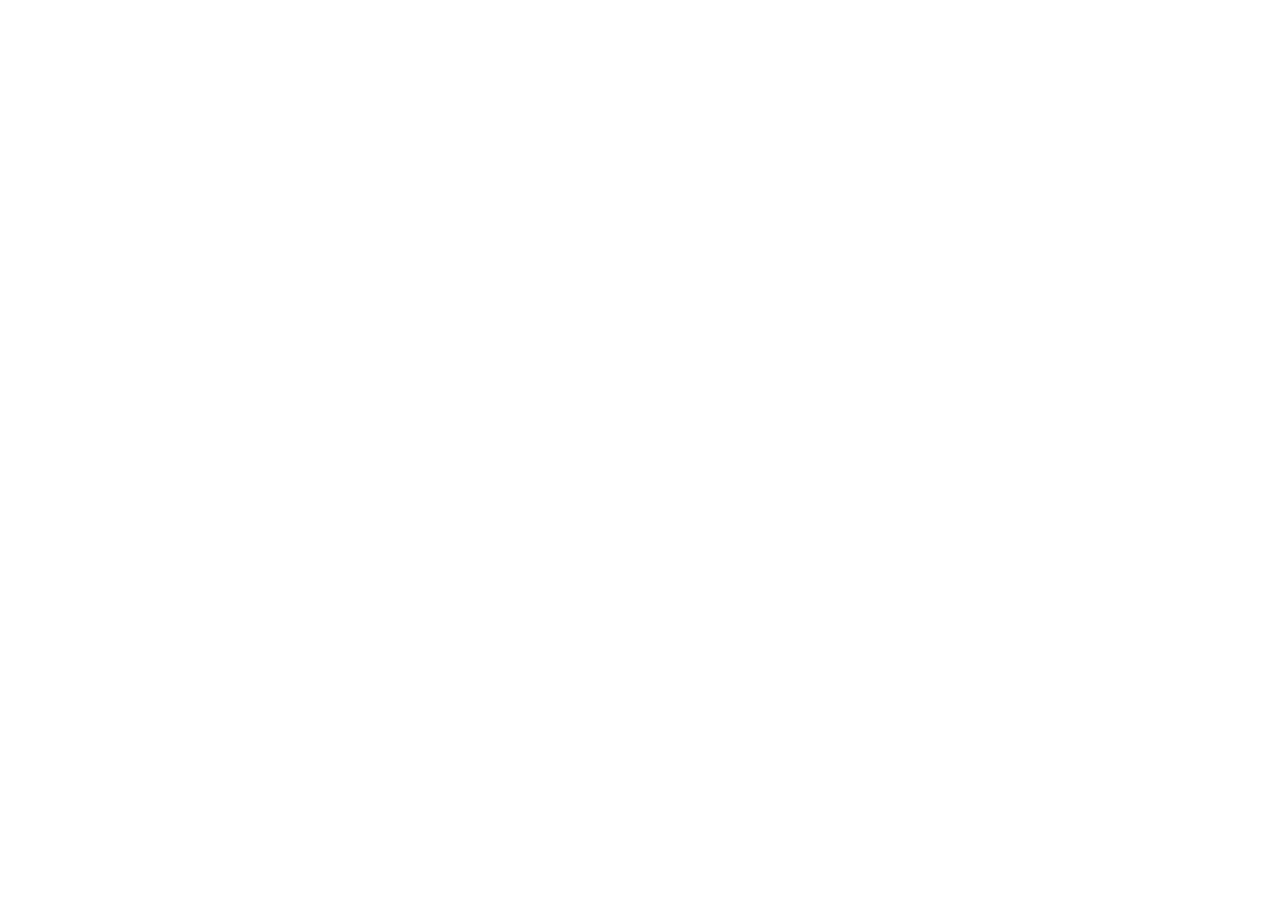
==== index.html @ f10202b9 "WoodRay: сайт wood-ray.ru" ====
<!DOCTYPE html>
<html lang="ru">
<head>
    <meta charset="UTF-8">
    <meta name="viewport" content="width=device-width, initial-scale=1.0">
    <meta name="description" content="WoodRay — инфракрасные сушильные камеры для древесины. Технология ИК-нагрева: без пара, быстро, без коробления. Камера УСС-КТК-40HC: 15–18 м³ загрузки, 84 ИК-панели, 30–80 °C.">
    <meta http-equiv="Content-Security-Policy" content="default-src 'self'; img-src 'self' data:; font-src 'self' https://fonts.gstatic.com; style-src 'self' https://fonts.googleapis.com 'unsafe-inline'; script-src 'self' 'unsafe-inline';">
    <meta http-equiv="X-Content-Type-Options" content="nosniff">
    <meta http-equiv="X-Frame-Options" content="DENY">
    <meta http-equiv="Strict-Transport-Security" content="max-age=31536000; includeSubDomains; preload">
    <meta name="referrer" content="strict-origin-when-cross-origin">
    <meta name="robots" content="index, follow">
    <title>WoodRay — ИК-сушка древесины</title>
    <script>
        // Редирект с HTTP на HTTPS
        if (location.protocol === 'http:') {
            location.href = location.href.replace('http://', 'https://');
        }
    </script>
    <link rel="preconnect" href="https://fonts.googleapis.com">
    <link rel="preconnect" href="https://fonts.gstatic.com" crossorigin>
    <link href="https://fonts.googleapis.com/css2?family=Inter:wght@400;500;600;700&family=Source+Serif+Pro:wght@400;600;700&display=swap" rel="stylesheet">
    <style>
        :root {
            --primary: #2C1810;
            --secondary: #6B4E3D;
            --tertiary: #D4A574;
            --neutral: #FFF8F0;
            --surface: #FFFFFF;
            --ink: #1A1410;
            --line: #E8DFD3;
            --accent: #FF6B35;
            --glass: rgba(255, 255, 255, 0.1);
            --glass-border: rgba(255, 255, 255, 0.2);
        }
        * { box-sizing: border-box; margin: 0; padding: 0; }
        body {
            font-family: 'Inter', sans-serif;
            color: var(--ink);
            background: linear-gradient(135deg, var(--neutral) 0%, var(--surface) 100%);
            line-height: 1.6;
            overflow-x: hidden;
            position: relative;
        }
        body::before {
            content: '';
            position: fixed;
            top: 0;
            left: 0;
            right: 0;
            bottom: 0;
            background: 
                radial-gradient(circle at 20% 50%, rgba(212, 165, 116, 0.1) 0%, transparent 50%),
                radial-gradient(circle at 80% 20%, rgba(107, 78, 61, 0.1) 0%, transparent 50%),
                radial-gradient(circle at 40% 80%, rgba(44, 24, 16, 0.05) 0%, transparent 50%);
            z-index: -1;
        }
        .container { 
            max-width: 1200px; 
            margin: 0 auto; 
            padding: 0 20px;
            position: relative;
            z-index: 1;
        }
        h1, h2, h3, h4 { 
            font-family: 'Source Serif Pro', serif; 
            color: var(--primary);
            font-weight: 700;
            text-shadow: 0 2px 4px rgba(0,0,0,0.1);
        }
        h1 { 
            font-size: clamp(2.5rem, 5vw, 4rem); 
            margin-bottom: 1rem;
            background: linear-gradient(135deg, var(--primary) 0%, var(--tertiary) 100%);
            -webkit-background-clip: text;
            -webkit-text-fill-color: transparent;
            background-clip: text;
        }
        h2 { 
            font-size: clamp(1.75rem, 3vw, 2.5rem); 
            margin: 3rem 0 1.5rem;
            position: relative;
            padding-bottom: 0.5rem;
        }
        h2::after {
            content: '';
            position: absolute;
            bottom: 0;
            left: 0;
            width: 60px;
            height: 3px;
            background: linear-gradient(90deg, var(--accent) 0%, var(--tertiary) 100%);
            border-radius: 2px;
        }
        h3 { 
            font-size: 1.5rem; 
            margin: 2rem 0 1rem;
            color: var(--secondary);
        }
        p { 
            margin-bottom: 1rem;
            line-height: 1.8;
            color: var(--ink);
        }
        a { 
            color: var(--tertiary); 
            text-decoration: none;
            transition: all 0.3s ease;
        }
        a:hover { 
            color: var(--accent);
            text-decoration: none;
        }
        .btn {
            display: inline-block;
            padding: 16px 32px;
            background: linear-gradient(135deg, var(--primary) 0%, var(--secondary) 100%);
            color: white;
            font-weight: 600;
            border-radius: 12px;
            transition: all 0.3s cubic-bezier(0.4, 0, 0.2, 1);
            border: none;
            cursor: pointer;
            font-size: 1.1rem;
            box-shadow: 
                0 8px 25px rgba(44, 24, 16, 0.2),
                0 4px 10px rgba(44, 24, 16, 0.1);
            position: relative;
            overflow: hidden;
            text-transform: uppercase;
            letter-spacing: 0.5px;
        }
        .btn::before {
            content: '';
            position: absolute;
            top: 0;
            left: -100%;
            width: 100%;
            height: 100%;
            background: linear-gradient(90deg, transparent, rgba(255,255,255,0.3), transparent);
            transition: left 0.6s;
        }
        .btn:hover {
            transform: translateY(-3px);
            box-shadow: 
                0 12px 35px rgba(44, 24, 16, 0.3),
                0 6px 20px rgba(44, 24, 16, 0.2);
        }
        .btn:hover::before {
            left: 100%;
        }
        .btn:active {
            transform: translateY(-1px);
        }
        .btn:hover {
            background: var(--secondary);
            transform: translateY(-3px);
            box-shadow: 0 8px 25px rgba(61, 40, 23, 0.3);
        }
        .btn:hover::before {
            left: 100%;
        }
        .btn:active {
            transform: translateY(-1px);
            box-shadow: 0 4px 15px rgba(61, 40, 23, 0.2);
        }
        .btn-secondary {
            background: transparent;
            border: 2px solid var(--tertiary);
            color: var(--tertiary);
            box-shadow: none;
        }
        .btn-secondary:hover {
            background: var(--tertiary);
            color: white;
            transform: translateY(-3px);
            box-shadow: 0 8px 25px rgba(200, 148, 92, 0.3);
        }
        .hero {
            position: relative;
            height: 100vh;
            min-height: 600px;
            display: flex;
            align-items: center;
            justify-content: center;
            background: linear-gradient(135deg, var(--primary) 0%, var(--secondary) 100%);
            color: white;
            text-align: center;
            overflow: hidden;
        }
        .hero::before {
            content: '';
            position: absolute;
            top: 0;
            left: 0;
            right: 0;
            bottom: 0;
            background: 
                radial-gradient(circle at 30% 20%, rgba(212, 165, 116, 0.2) 0%, transparent 50%),
                radial-gradient(circle at 70% 80%, rgba(107, 78, 61, 0.2) 0%, transparent 50%);
            z-index: 2;
        }
        .hero-video {
            position: absolute;
            top: 50%;
            left: 50%;
            min-width: 100%;
            min-height: 100%;
            width: auto;
            height: auto;
            transform: translate(-50%, -50%);
            z-index: 1;
            object-fit: cover;
            opacity: 0.7;
            filter: blur(1px);
        }
        .hero-content {
            position: relative;
            z-index: 3;
            padding: 2rem;
            max-width: 800px;
            animation: fadeInUp 1s ease-out;
            background: var(--glass);
            backdrop-filter: blur(10px);
            border-radius: 20px;
            border: 1px solid var(--glass-border);
            padding: 3rem;
            box-shadow: 0 20px 40px rgba(0, 0, 0, 0.1);
        }
        @keyframes fadeInUp {
            from {
                opacity: 0;
                transform: translateY(30px);
            }
            to {
                opacity: 1;
                transform: translateY(0);
            }
        }
        .hero h1 { 
            color: white; 
            margin-bottom: 1rem;
            animation: fadeInUp 1s ease-out 0.2s both;
            text-shadow: 0 2px 10px rgba(0, 0, 0, 0.3);
        }
        .hero p { 
            font-size: 1.25rem; 
            margin-bottom: 2rem;
            animation: fadeInUp 1s ease-out 0.4s both;
            text-shadow: 0 1px 5px rgba(0, 0, 0, 0.2);
        }
        .hero .btn {
            animation: fadeInUp 1s ease-out 0.6s both;
            background: linear-gradient(135deg, var(--accent) 0%, var(--tertiary) 100%);
            border-radius: 50px;
            padding: 18px 40px;
            font-size: 1.2rem;
            box-shadow: 0 10px 30px rgba(255, 107, 53, 0.3);
        }
        .section {
            padding: 5rem 0;
            background: var(--surface);
            opacity: 0;
            transform: translateY(20px);
            transition: all 0.6s ease-out;
            position: relative;
        }
        .section::before {
            content: '';
            position: absolute;
            top: 0;
            left: 0;
            right: 0;
            height: 100px;
            background: linear-gradient(180deg, var(--surface) 0%, transparent 100%);
            z-index: 1;
        }
        .section.visible {
            opacity: 1;
            transform: translateY(0);
        }
        .section-alt {
            background: linear-gradient(135deg, var(--neutral) 0%, var(--surface) 100%);
        }
        .section-alt::before {
            background: linear-gradient(180deg, var(--neutral) 0%, transparent 100%);
        }
        .spec-table {
            display: grid;
            grid-template-columns: repeat(auto-fit, minmax(300px, 1fr));
            gap: 2rem;
            margin: 3rem 0;
            position: relative;
            z-index: 2;
        }
        .spec-item {
            padding: 2.5rem;
            background: var(--glass);
            backdrop-filter: blur(10px);
            border: 1px solid var(--glass-border);
            border-radius: 20px;
            transition: all 0.3s cubic-bezier(0.4, 0, 0.2, 1);
            position: relative;
            overflow: hidden;
            box-shadow: 0 10px 30px rgba(0, 0, 0, 0.1);
        }
        .spec-item::before {
            content: '';
            position: absolute;
            top: 0;
            left: -100%;
            width: 100%;
            height: 100%;
            background: linear-gradient(90deg, transparent, rgba(212, 165, 116, 0.1), transparent);
            transition: left 0.6s;
        }
        .spec-item:hover {
            transform: translateY(-8px) scale(1.02);
            box-shadow: 0 20px 50px rgba(0, 0, 0, 0.15);
            border-color: var(--tertiary);
        }
        .spec-item:hover::before {
            left: 100%;
        }
        .spec-item h4 {
            color: var(--accent);
            margin-bottom: 1rem;
            font-size: 1.2rem;
            font-weight: 600;
            text-transform: uppercase;
            letter-spacing: 0.5px;
        }
        .spec-item p {
            font-size: 1.1rem;
            font-weight: 600;
            color: var(--primary);
            line-height: 1.6;
        }
        .spec-item .icon {
            width: 50px;
            height: 50px;
            background: linear-gradient(135deg, var(--accent) 0%, var(--tertiary) 100%);
            border-radius: 12px;
            display: flex;
            align-items: center;
            justify-content: center;
            margin-bottom: 1.5rem;
            font-size: 1.5rem;
            color: white;
        }
        .comparison {
            display: grid;
            grid-template-columns: repeat(auto-fit, minmax(300px, 1fr));
            gap: 2rem;
            margin: 3rem 0;
        }
        .comparison-card {
            padding: 2.5rem;
            border-radius: 20px;
            background: var(--glass);
            backdrop-filter: blur(10px);
            border: 1px solid var(--glass-border);
            transition: all 0.3s cubic-bezier(0.4, 0, 0.2, 1);
            position: relative;
            overflow: hidden;
            box-shadow: 0 10px 30px rgba(0, 0, 0, 0.1);
        }
        .comparison-card::before {
            content: '';
            position: absolute;
            top: 0;
            left: -100%;
            width: 100%;
            height: 100%;
            background: linear-gradient(90deg, transparent, rgba(212, 165, 116, 0.1), transparent);
            transition: left 0.6s;
        }
        .comparison-card:hover {
            transform: translateY(-8px) scale(1.02);
            box-shadow: 0 20px 50px rgba(0, 0, 0, 0.15);
            border-color: var(--tertiary);
        }
        .comparison-card:hover::before {
            left: 100%;
        }
        .comparison-card.ik {
            background: linear-gradient(135deg, rgba(212, 165, 116, 0.1) 0%, rgba(212, 165, 116, 0.05) 100%);
            border: 2px solid var(--tertiary);
        }
        .comparison-card.konvekciya {
            background: linear-gradient(135deg, rgba(107, 78, 61, 0.1) 0%, rgba(107, 78, 61, 0.05) 100%);
            border: 2px solid var(--secondary);
        }
        .comparison-card h3 {
            margin-bottom: 1.5rem;
            color: var(--primary);
            font-size: 1.4rem;
            font-weight: 600;
        }
        .comparison-card ul {
            padding-left: 1.5rem;
        }
        .comparison-card li {
            margin-bottom: 0.8rem;
            color: var(--secondary);
            line-height: 1.6;
        }
        .video-section {
            text-align: center;
            padding: 2rem 0;
        }
        .video-wrapper {
            position: relative;
            padding-bottom: 56.25%;
            height: 0;
            max-width: 800px;
            margin: 0 auto;
        }
        .video-wrapper video {
            position: absolute;
            top: 0;
            left: 0;
            width: 100%;
            height: 100%;
            object-fit: contain;
        }
        .audio-section {
            background: var(--neutral);
            padding: 3rem 0;
            text-align: center;
        }
        .audio-controls {
            display: inline-flex;
            align-items: center;
            gap: 1rem;
            padding: 1rem 2rem;
            background: white;
            border-radius: 8px;
            box-shadow: 0 4px 12px rgba(0,0,0,0.1);
        }
        .audio-controls audio {
            width: 200px;
        }
        .contact-section {
            background: var(--primary);
            color: white;
            padding: 4rem 0;
            text-align: center;
        }
        .contact-section h2 { color: white; }
        .contact-form {
            max-width: 600px;
            margin: 2rem auto;
            background: white;
            padding: 2rem;
            border-radius: 8px;
            color: var(--ink);
        }
        .contact-form .form-group {
            margin-bottom: 1.5rem;
            text-align: left;
        }
        .contact-form label {
            display: block;
            margin-bottom: 0.5rem;
            font-weight: 600;
        }
        .contact-form input,
        .contact-form textarea {
            width: 100%;
            padding: 12px;
            border: 1px solid var(--line);
            border-radius: 6px;
            font-size: 1rem;
            font-family: inherit;
        }
        .contact-form textarea {
            height: 120px;
            resize: vertical;
        }
        .footer {
            background: linear-gradient(135deg, var(--primary) 0%, var(--secondary) 100%);
            color: white;
            padding: 3rem 0 2rem;
            text-align: center;
            position: relative;
            overflow: hidden;
        }
        .footer::before {
            content: '';
            position: absolute;
            top: 0;
            left: 0;
            right: 0;
            bottom: 0;
            background: 
                radial-gradient(circle at 20% 50%, rgba(212, 165, 116, 0.2) 0%, transparent 50%),
                radial-gradient(circle at 80% 20%, rgba(107, 78, 61, 0.2) 0%, transparent 50%);
            z-index: 1;
        }
        .footer .container {
            position: relative;
            z-index: 2;
        }
        .footer h3 {
            color: var(--tertiary);
            margin-bottom: 1.5rem;
            font-size: 1.8rem;
        }
        .footer p {
            color: rgba(255, 255, 255, 0.9);
            line-height: 1.8;
            margin-bottom: 1rem;
        }
        .footer .btn {
            background: linear-gradient(135deg, var(--accent) 0%, var(--tertiary) 100%);
            border-radius: 50px;
            padding: 14px 30px;
            font-size: 1rem;
            margin-top: 1rem;
        }
        .footer .contact {
            background: var(--glass);
            backdrop-filter: blur(10px);
            border: 1px solid rgba(255, 255, 255, 0.2);
            border-radius: 20px;
            padding: 2rem;
            margin-top: 2rem;
        }
        .footer .contact p {
            color: white;
            font-size: 1.1rem;
        }
        .footer small { 
            display: block; 
            margin-top: 1rem; 
            opacity: 0.7;
            color: rgba(255, 255, 255, 0.7);
        }
        .status-badge {
            display: inline-block;
            background: var(--tertiary);
            color: white;
            padding: 0.25rem 0.75rem;
            border-radius: 4px;
            font-size: 0.875rem;
            font-weight: 500;
            margin-left: 1rem;
        }
        @media (max-width: 768px) {
            .spec-table,
            .comparison {
                grid-template-columns: 1fr;
            }
            .hero-content { padding: 1rem; }
            .hero p { font-size: 1.1rem; }
        }
        @media (prefers-reduced-motion: reduce) {
            .hero-video { display: none; }
            .hero { background: var(--primary); }
        }
    </style>
</head>
<body>
    <header class="hero">
        <video class="hero-video" autoplay muted loop playsinline poster="assets/woodray-poster.jpg">
            <source src="assets/woodray-hero.mp4" type="video/mp4">
            Ваш браузер не поддерживает видео.
        </video>
        <div class="hero-content">
            <h1>WoodRay</h1>
            <p>Инфракрасная сушка древесины. Без пара. Без коробления.</p>
            <div>
                <a href="#camera" class="btn">Камера УСС-КТК-40HC</a>
                <a href="#contact" class="btn btn-secondary">Запросить расчёт</a>
            </div>
        </div>
    </header>

    <section class="section section-alt">
        <div class="container">
            <h2>Почему инфракрасная сушка?</h2>
            <p>Традиционная конвекционная сушка — это медленный прогрев воздуха, который затем нагревает древесину сверху вниз. ИК-сушка — это прямой нагрев волокон излучением, как солнце нагревает древесину в природе.</p>
            
            <div class="comparison">
                <div class="comparison-card ik">
                    <h3>Инфракрасная сушка</h3>
                    <ul>
                        <li>Прогрев изнутри наружу</li>
                        <li>Нет перепадов влажности</li>
                        <li>Сушка за часы, не дни</li>
                        <li>Нет коробления и трещин</li>
                        <li>Экономия до 60% энергии</li>
                    </ul>
                </div>
                <div class="comparison-card konvekciya">
                    <h3>Конвекционная сушка</h3>
                    <ul>
                        <li>Прогрев снаружи внутрь</li>
                        <li>Перепады влажности</li>
                        <li>Сушка неделями</li>
                        <li>Риск коробления и трещин</li>
                        <li>Высокие энергозатраты</li>
                    </ul>
                </div>
            </div>
        </div>
    </section>

    <section id="camera" class="section">
        <div class="container">
            <h2>Камера УСС-КТК-40HC <span class="status-badge">старт проекта</span></h2>
            <p>Мобильная инфракрасная сушильная камера на базе морского контейнера 40' High Cube. Предназначена для сушки пиломатериалов, погонажа, шпона и других древесных материалов.</p>
            
            <div class="spec-table">
                <div class="spec-item">
                    <h4>Объём</h4>
                    <p>Полезный: 15–18 м³<br>Внутренний: 76,4 м³</p>
                </div>
                <div class="spec-item">
                    <h4>ИК-панели</h4>
                    <p>84 шт.<br>Площадь нагрева: 44,3 м²</p>
                </div>
                <div class="spec-item">
                    <h4>Температурный режим</h4>
                    <p>30–80 °C<br>Реверсивная продувка</p>
                </div>
                <div class="spec-item">
                    <h4>Электропитание</h4>
                    <p>380 В, 3 фазы<br>2 × 3 кВт вентиляторы</p>
                </div>
            </div>
        </div>
    </section>

    <section id="video" class="section video-section">
        <div class="container">
            <h2>Ролик WoodRay</h2>
            <div class="video-wrapper">
                <video controls poster="assets/woodray-poster.jpg">
                    <source src="assets/woodray-hero.mp4" type="video/mp4">
                    Ваш браузер не поддерживает видео.
                </video>
            </div>
        </div>
    </section>

    <section class="section audio-section">
        <div class="container">
            <h2>Гимн WoodRay</h2>
            <div class="audio-controls">
                <audio controls>
                    <source src="assets/woodray-jingle.mp3" type="audio/mpeg">
                    Ваш браузер не поддерживает аудио.
                </audio>
                <p>95 секунд бренд-аудио WoodRay</p>
            </div>
        </div>
    </section>

    <section id="contact" class="contact-section">
        <div class="container">
            <h2>Запросить расчёт стоимости</h2>
            <p>Оставьте заявку, и мы свяжемся с вами для расчёта стоимости и сроков изготовления камеры.</p>
            
            <form class="contact-form" action="#" method="POST">
                <div class="form-group">
                    <label for="name">Ваше имя</label>
                    <input type="text" id="name" name="name" required>
                </div>
                <div class="form-group">
                    <label for="phone">Телефон</label>
                    <input type="tel" id="phone" name="phone" required>
                </div>
                <div class="form-group">
                    <label for="email">Email</label>
                    <input type="email" id="email" name="email" required>
                </div>
                <div class="form-group">
                    <label for="message">Комментарий (объём, тип древесины, сроки)</label>
                    <textarea id="message" name="message" required></textarea>
                </div>
                <button type="submit" class="btn">Отправить заявку</button>
            </form>
            <p style="margin-top: 2rem; opacity: 0.8;">ИП Грызунов А. В. | Техническая поддержка: support@woodray.ru</p>
        </div>
    </section>

    <footer class="footer">
        <div class="container">
            <p>&copy; 2026 WoodRay. Инфракрасная сушка древесины.</p>
            <small>Проект WoodRay | Технология ИК-сушки | Контейнерные камеры</small>
        </div>
    </footer>

    <script>
        // Простая обработка формы (заглушка)
        document.querySelector('.contact-form').addEventListener('submit', function(e) {
            e.preventDefault();
            const btn = e.target.querySelector('button[type="submit"]');
            const originalText = btn.textContent;
            btn.textContent = 'Отправка...';
            btn.disabled = true;
            
            setTimeout(() => {
                btn.textContent = 'Заявка отправлена!';
                setTimeout(() => {
                    btn.textContent = originalText;
                    btn.disabled = false;
                    e.target.reset();
                }, 2000);
            }, 1000);
        });

        // Анимация секций при скролле
        const observerOptions = {
            threshold: 0.1,
            rootMargin: '0px 0px -50px 0px'
        };

        const observer = new IntersectionObserver((entries) => {
            entries.forEach(entry => {
                if (entry.isIntersecting) {
                    entry.target.classList.add('visible');
                }
            });
        }, observerOptions);

        // Наблюдаем за всеми секциями
        document.querySelectorAll('.section').forEach(section => {
            observer.observe(section);
        });

        // Плавная прокрутка
        document.querySelectorAll('a[href^="#"]').forEach(anchor => {
            anchor.addEventListener('click', function (e) {
                e.preventDefault();
                const target = document.querySelector(this.getAttribute('href'));
                if (target) {
                    target.scrollIntoView({ behavior: 'smooth', block: 'start' });
                }
            });
        });

        // Улучшенная мобильная адаптация
        function handleMobile() {
            const specTable = document.querySelector('.spec-table');
            if (specTable && window.innerWidth < 768) {
                specTable.style.gridTemplateColumns = '1fr';
            }
        }

        // Запускаем при загрузке и изменении размера
        handleMobile();
        window.addEventListener('resize', handleMobile);
    </script>
</body>
</html>
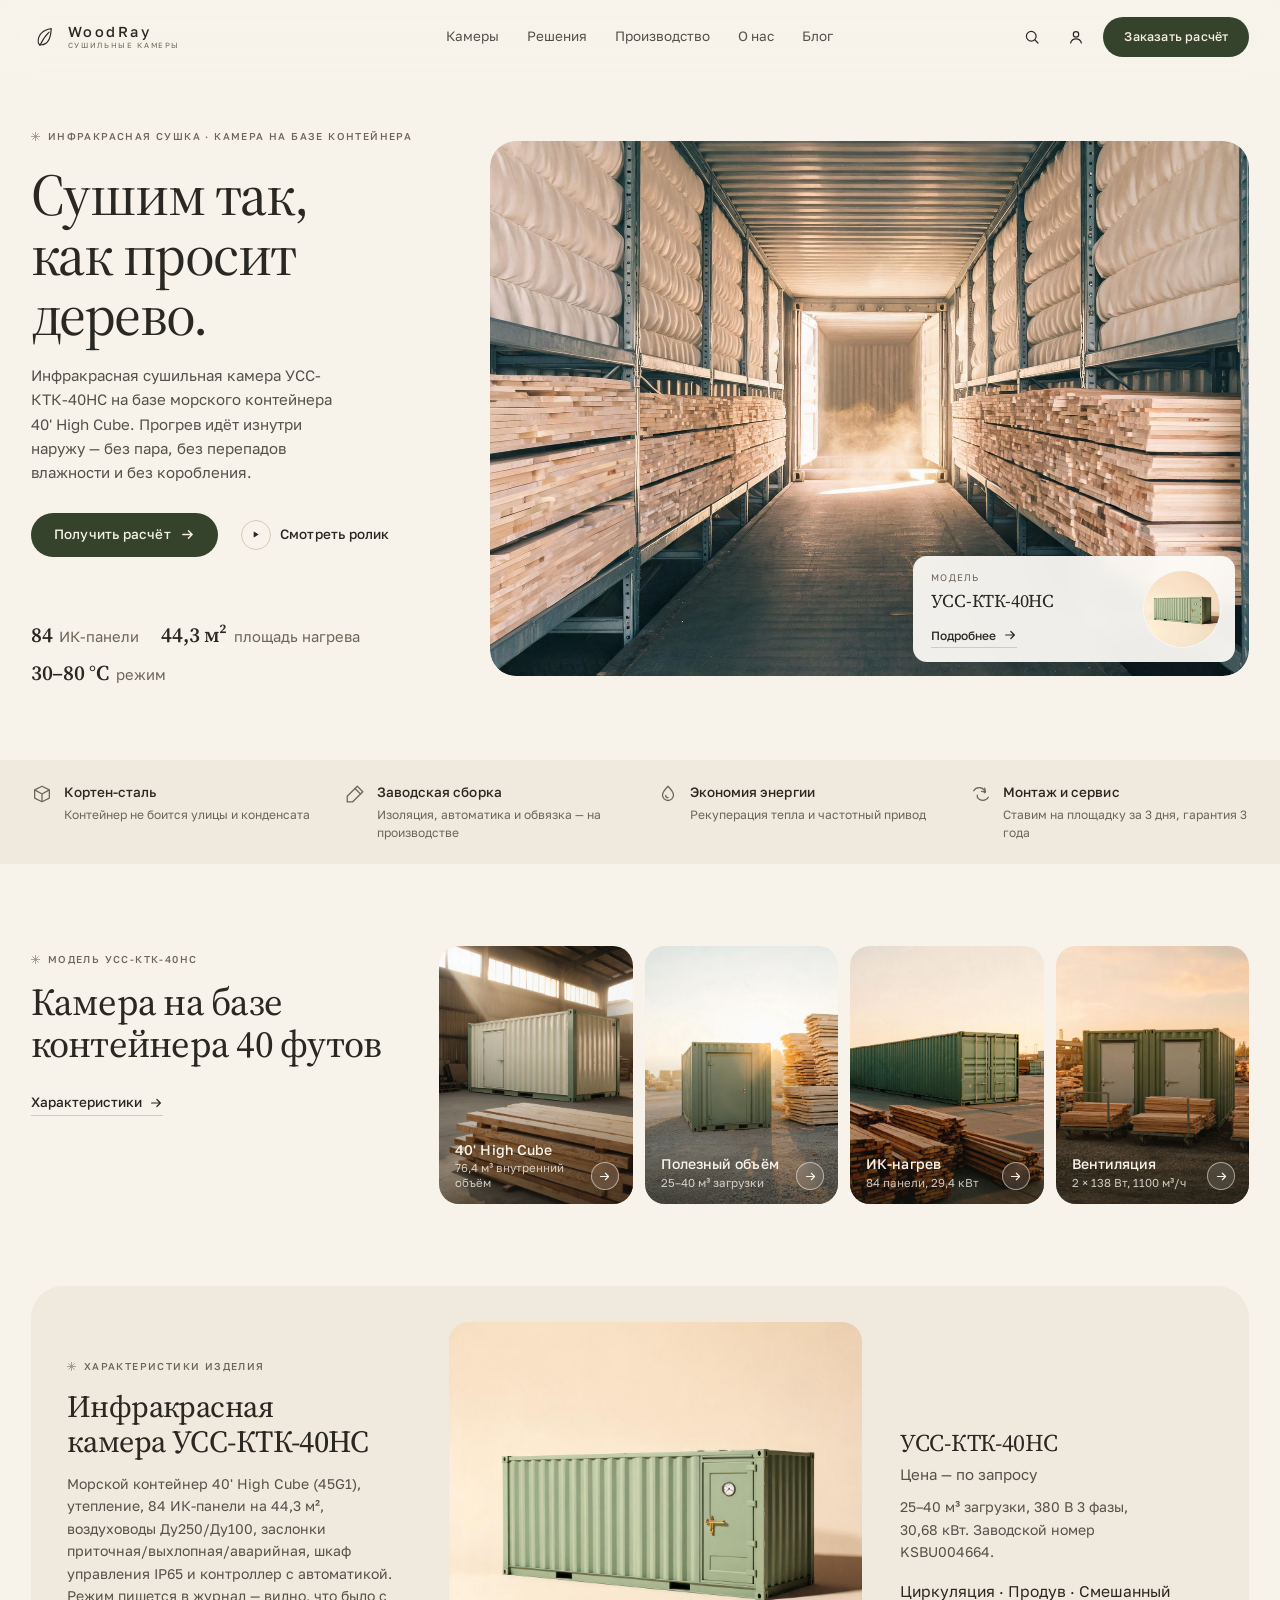
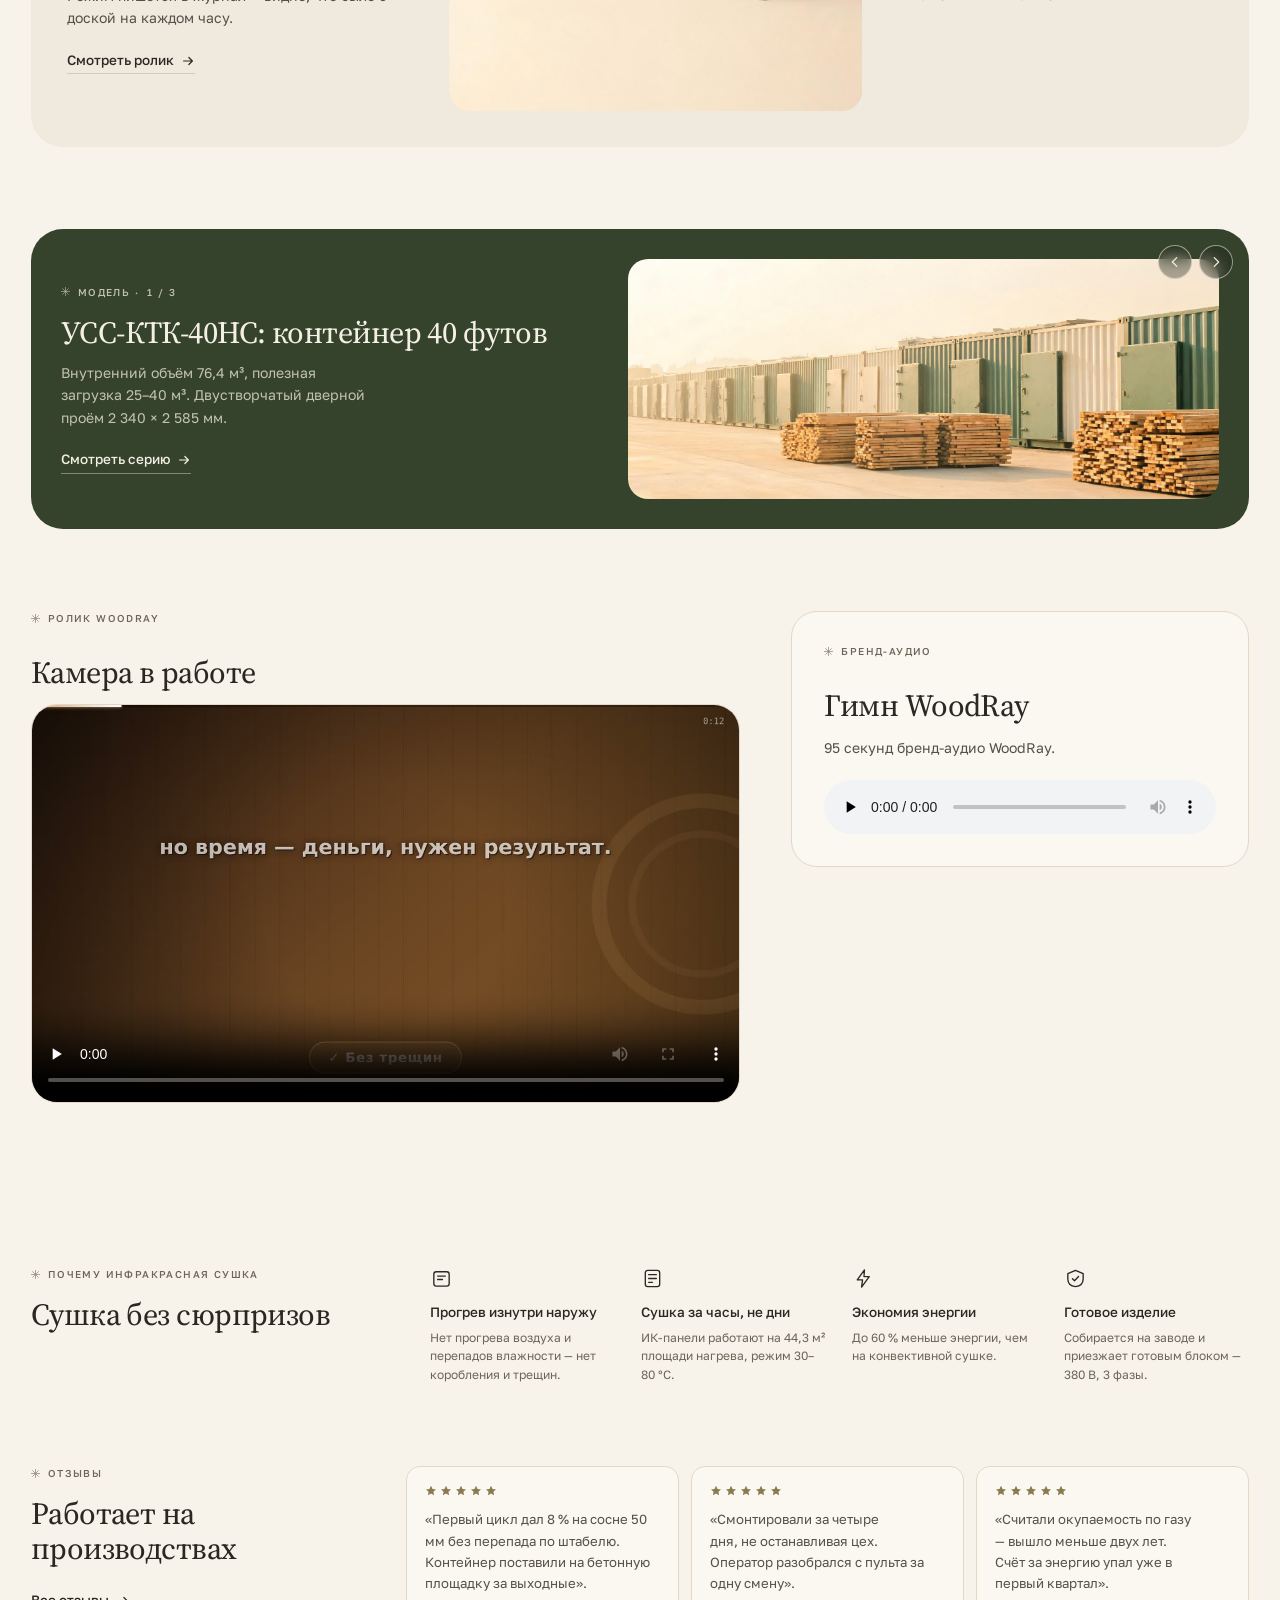
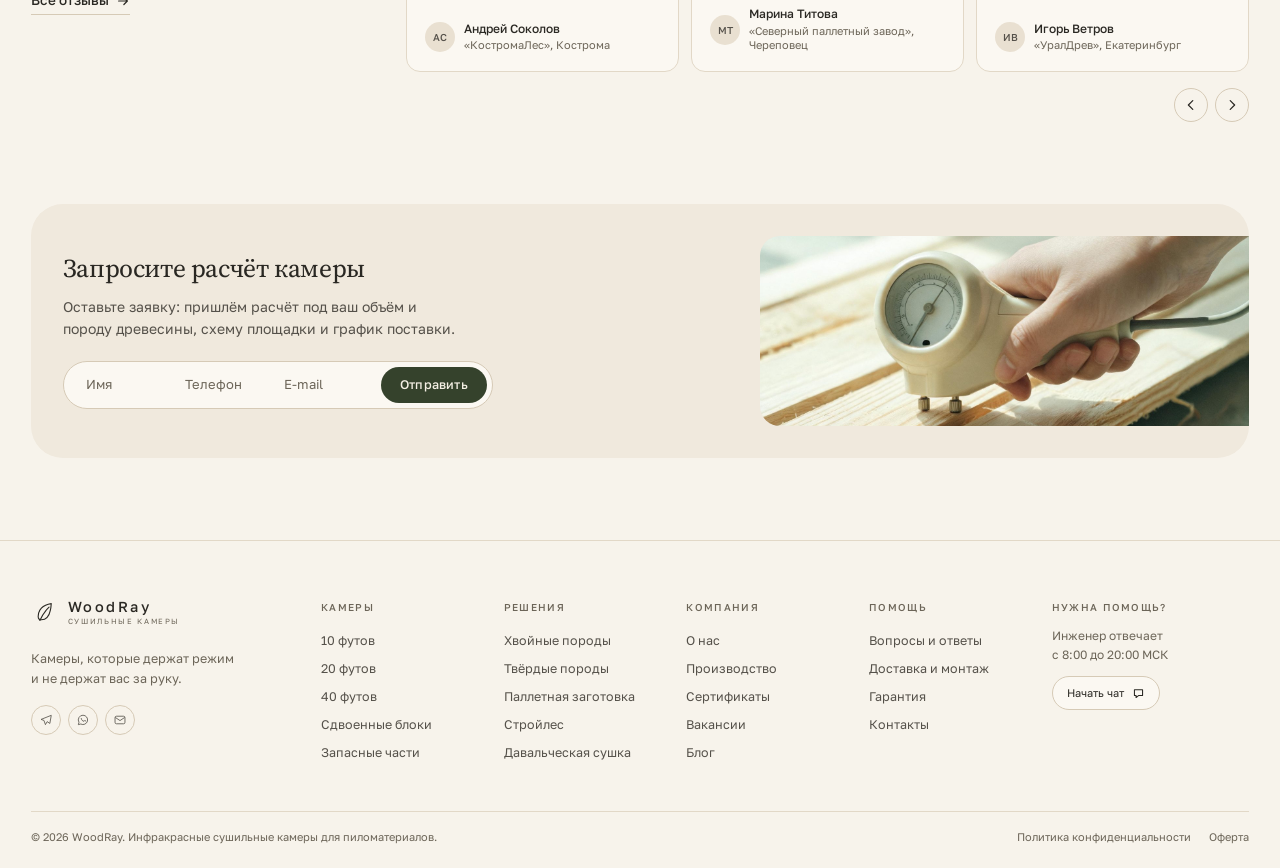
==== commit 64b08501: "WoodRay: сайт переведён на дизайн-оболочку с реальным контентом WoodRay Заменена оболочка (из архива" ====
--- a/index.html
+++ b/index.html
@@ -1,758 +1,525 @@
 <!DOCTYPE html>
 <html lang="ru">
 <head>
-    <meta charset="UTF-8">
-    <meta name="viewport" content="width=device-width, initial-scale=1.0">
-    <meta name="description" content="WoodRay — инфракрасные сушильные камеры для древесины. Технология ИК-нагрева: без пара, быстро, без коробления. Камера УСС-КТК-40HC: 15–18 м³ загрузки, 84 ИК-панели, 30–80 °C.">
-    <meta http-equiv="Content-Security-Policy" content="default-src 'self'; img-src 'self' data:; font-src 'self' https://fonts.gstatic.com; style-src 'self' https://fonts.googleapis.com 'unsafe-inline'; script-src 'self' 'unsafe-inline';">
-    <meta http-equiv="X-Content-Type-Options" content="nosniff">
-    <meta http-equiv="X-Frame-Options" content="DENY">
-    <meta http-equiv="Strict-Transport-Security" content="max-age=31536000; includeSubDomains; preload">
-    <meta name="referrer" content="strict-origin-when-cross-origin">
-    <meta name="robots" content="index, follow">
-    <title>WoodRay — ИК-сушка древесины</title>
-    <script>
-        // Редирект с HTTP на HTTPS
-        if (location.protocol === 'http:') {
-            location.href = location.href.replace('http://', 'https://');
-        }
-    </script>
-    <link rel="preconnect" href="https://fonts.googleapis.com">
-    <link rel="preconnect" href="https://fonts.gstatic.com" crossorigin>
-    <link href="https://fonts.googleapis.com/css2?family=Inter:wght@400;500;600;700&family=Source+Serif+Pro:wght@400;600;700&display=swap" rel="stylesheet">
-    <style>
-        :root {
-            --primary: #2C1810;
-            --secondary: #6B4E3D;
-            --tertiary: #D4A574;
-            --neutral: #FFF8F0;
-            --surface: #FFFFFF;
-            --ink: #1A1410;
-            --line: #E8DFD3;
-            --accent: #FF6B35;
-            --glass: rgba(255, 255, 255, 0.1);
-            --glass-border: rgba(255, 255, 255, 0.2);
-        }
-        * { box-sizing: border-box; margin: 0; padding: 0; }
-        body {
-            font-family: 'Inter', sans-serif;
-            color: var(--ink);
-            background: linear-gradient(135deg, var(--neutral) 0%, var(--surface) 100%);
-            line-height: 1.6;
-            overflow-x: hidden;
-            position: relative;
-        }
-        body::before {
-            content: '';
-            position: fixed;
-            top: 0;
-            left: 0;
-            right: 0;
-            bottom: 0;
-            background: 
-                radial-gradient(circle at 20% 50%, rgba(212, 165, 116, 0.1) 0%, transparent 50%),
-                radial-gradient(circle at 80% 20%, rgba(107, 78, 61, 0.1) 0%, transparent 50%),
-                radial-gradient(circle at 40% 80%, rgba(44, 24, 16, 0.05) 0%, transparent 50%);
-            z-index: -1;
-        }
-        .container { 
-            max-width: 1200px; 
-            margin: 0 auto; 
-            padding: 0 20px;
-            position: relative;
-            z-index: 1;
-        }
-        h1, h2, h3, h4 { 
-            font-family: 'Source Serif Pro', serif; 
-            color: var(--primary);
-            font-weight: 700;
-            text-shadow: 0 2px 4px rgba(0,0,0,0.1);
-        }
-        h1 { 
-            font-size: clamp(2.5rem, 5vw, 4rem); 
-            margin-bottom: 1rem;
-            background: linear-gradient(135deg, var(--primary) 0%, var(--tertiary) 100%);
-            -webkit-background-clip: text;
-            -webkit-text-fill-color: transparent;
-            background-clip: text;
-        }
-        h2 { 
-            font-size: clamp(1.75rem, 3vw, 2.5rem); 
-            margin: 3rem 0 1.5rem;
-            position: relative;
-            padding-bottom: 0.5rem;
-        }
-        h2::after {
-            content: '';
-            position: absolute;
-            bottom: 0;
-            left: 0;
-            width: 60px;
-            height: 3px;
-            background: linear-gradient(90deg, var(--accent) 0%, var(--tertiary) 100%);
-            border-radius: 2px;
-        }
-        h3 { 
-            font-size: 1.5rem; 
-            margin: 2rem 0 1rem;
-            color: var(--secondary);
-        }
-        p { 
-            margin-bottom: 1rem;
-            line-height: 1.8;
-            color: var(--ink);
-        }
-        a { 
-            color: var(--tertiary); 
-            text-decoration: none;
-            transition: all 0.3s ease;
-        }
-        a:hover { 
-            color: var(--accent);
-            text-decoration: none;
-        }
-        .btn {
-            display: inline-block;
-            padding: 16px 32px;
-            background: linear-gradient(135deg, var(--primary) 0%, var(--secondary) 100%);
-            color: white;
-            font-weight: 600;
-            border-radius: 12px;
-            transition: all 0.3s cubic-bezier(0.4, 0, 0.2, 1);
-            border: none;
-            cursor: pointer;
-            font-size: 1.1rem;
-            box-shadow: 
-                0 8px 25px rgba(44, 24, 16, 0.2),
-                0 4px 10px rgba(44, 24, 16, 0.1);
-            position: relative;
-            overflow: hidden;
-            text-transform: uppercase;
-            letter-spacing: 0.5px;
-        }
-        .btn::before {
-            content: '';
-            position: absolute;
-            top: 0;
-            left: -100%;
-            width: 100%;
-            height: 100%;
-            background: linear-gradient(90deg, transparent, rgba(255,255,255,0.3), transparent);
-            transition: left 0.6s;
-        }
-        .btn:hover {
-            transform: translateY(-3px);
-            box-shadow: 
-                0 12px 35px rgba(44, 24, 16, 0.3),
-                0 6px 20px rgba(44, 24, 16, 0.2);
-        }
-        .btn:hover::before {
-            left: 100%;
-        }
-        .btn:active {
-            transform: translateY(-1px);
-        }
-        .btn:hover {
-            background: var(--secondary);
-            transform: translateY(-3px);
-            box-shadow: 0 8px 25px rgba(61, 40, 23, 0.3);
-        }
-        .btn:hover::before {
-            left: 100%;
-        }
-        .btn:active {
-            transform: translateY(-1px);
-            box-shadow: 0 4px 15px rgba(61, 40, 23, 0.2);
-        }
-        .btn-secondary {
-            background: transparent;
-            border: 2px solid var(--tertiary);
-            color: var(--tertiary);
-            box-shadow: none;
-        }
-        .btn-secondary:hover {
-            background: var(--tertiary);
-            color: white;
-            transform: translateY(-3px);
-            box-shadow: 0 8px 25px rgba(200, 148, 92, 0.3);
-        }
-        .hero {
-            position: relative;
-            height: 100vh;
-            min-height: 600px;
-            display: flex;
-            align-items: center;
-            justify-content: center;
-            background: linear-gradient(135deg, var(--primary) 0%, var(--secondary) 100%);
-            color: white;
-            text-align: center;
-            overflow: hidden;
-        }
-        .hero::before {
-            content: '';
-            position: absolute;
-            top: 0;
-            left: 0;
-            right: 0;
-            bottom: 0;
-            background: 
-                radial-gradient(circle at 30% 20%, rgba(212, 165, 116, 0.2) 0%, transparent 50%),
-                radial-gradient(circle at 70% 80%, rgba(107, 78, 61, 0.2) 0%, transparent 50%);
-            z-index: 2;
-        }
-        .hero-video {
-            position: absolute;
-            top: 50%;
-            left: 50%;
-            min-width: 100%;
-            min-height: 100%;
-            width: auto;
-            height: auto;
-            transform: translate(-50%, -50%);
-            z-index: 1;
-            object-fit: cover;
-            opacity: 0.7;
-            filter: blur(1px);
-        }
-        .hero-content {
-            position: relative;
-            z-index: 3;
-            padding: 2rem;
-            max-width: 800px;
-            animation: fadeInUp 1s ease-out;
-            background: var(--glass);
-            backdrop-filter: blur(10px);
-            border-radius: 20px;
-            border: 1px solid var(--glass-border);
-            padding: 3rem;
-            box-shadow: 0 20px 40px rgba(0, 0, 0, 0.1);
-        }
-        @keyframes fadeInUp {
-            from {
-                opacity: 0;
-                transform: translateY(30px);
-            }
-            to {
-                opacity: 1;
-                transform: translateY(0);
-            }
-        }
-        .hero h1 { 
-            color: white; 
-            margin-bottom: 1rem;
-            animation: fadeInUp 1s ease-out 0.2s both;
-            text-shadow: 0 2px 10px rgba(0, 0, 0, 0.3);
-        }
-        .hero p { 
-            font-size: 1.25rem; 
-            margin-bottom: 2rem;
-            animation: fadeInUp 1s ease-out 0.4s both;
-            text-shadow: 0 1px 5px rgba(0, 0, 0, 0.2);
-        }
-        .hero .btn {
-            animation: fadeInUp 1s ease-out 0.6s both;
-            background: linear-gradient(135deg, var(--accent) 0%, var(--tertiary) 100%);
-            border-radius: 50px;
-            padding: 18px 40px;
-            font-size: 1.2rem;
-            box-shadow: 0 10px 30px rgba(255, 107, 53, 0.3);
-        }
-        .section {
-            padding: 5rem 0;
-            background: var(--surface);
-            opacity: 0;
-            transform: translateY(20px);
-            transition: all 0.6s ease-out;
-            position: relative;
-        }
-        .section::before {
-            content: '';
-            position: absolute;
-            top: 0;
-            left: 0;
-            right: 0;
-            height: 100px;
-            background: linear-gradient(180deg, var(--surface) 0%, transparent 100%);
-            z-index: 1;
-        }
-        .section.visible {
-            opacity: 1;
-            transform: translateY(0);
-        }
-        .section-alt {
-            background: linear-gradient(135deg, var(--neutral) 0%, var(--surface) 100%);
-        }
-        .section-alt::before {
-            background: linear-gradient(180deg, var(--neutral) 0%, transparent 100%);
-        }
-        .spec-table {
-            display: grid;
-            grid-template-columns: repeat(auto-fit, minmax(300px, 1fr));
-            gap: 2rem;
-            margin: 3rem 0;
-            position: relative;
-            z-index: 2;
-        }
-        .spec-item {
-            padding: 2.5rem;
-            background: var(--glass);
-            backdrop-filter: blur(10px);
-            border: 1px solid var(--glass-border);
-            border-radius: 20px;
-            transition: all 0.3s cubic-bezier(0.4, 0, 0.2, 1);
-            position: relative;
-            overflow: hidden;
-            box-shadow: 0 10px 30px rgba(0, 0, 0, 0.1);
-        }
-        .spec-item::before {
-            content: '';
-            position: absolute;
-            top: 0;
-            left: -100%;
-            width: 100%;
-            height: 100%;
-            background: linear-gradient(90deg, transparent, rgba(212, 165, 116, 0.1), transparent);
-            transition: left 0.6s;
-        }
-        .spec-item:hover {
-            transform: translateY(-8px) scale(1.02);
-            box-shadow: 0 20px 50px rgba(0, 0, 0, 0.15);
-            border-color: var(--tertiary);
-        }
-        .spec-item:hover::before {
-            left: 100%;
-        }
-        .spec-item h4 {
-            color: var(--accent);
-            margin-bottom: 1rem;
-            font-size: 1.2rem;
-            font-weight: 600;
-            text-transform: uppercase;
-            letter-spacing: 0.5px;
-        }
-        .spec-item p {
-            font-size: 1.1rem;
-            font-weight: 600;
-            color: var(--primary);
-            line-height: 1.6;
-        }
-        .spec-item .icon {
-            width: 50px;
-            height: 50px;
-            background: linear-gradient(135deg, var(--accent) 0%, var(--tertiary) 100%);
-            border-radius: 12px;
-            display: flex;
-            align-items: center;
-            justify-content: center;
-            margin-bottom: 1.5rem;
-            font-size: 1.5rem;
-            color: white;
-        }
-        .comparison {
-            display: grid;
-            grid-template-columns: repeat(auto-fit, minmax(300px, 1fr));
-            gap: 2rem;
-            margin: 3rem 0;
-        }
-        .comparison-card {
-            padding: 2.5rem;
-            border-radius: 20px;
-            background: var(--glass);
-            backdrop-filter: blur(10px);
-            border: 1px solid var(--glass-border);
-            transition: all 0.3s cubic-bezier(0.4, 0, 0.2, 1);
-            position: relative;
-            overflow: hidden;
-            box-shadow: 0 10px 30px rgba(0, 0, 0, 0.1);
-        }
-        .comparison-card::before {
-            content: '';
-            position: absolute;
-            top: 0;
-            left: -100%;
-            width: 100%;
-            height: 100%;
-            background: linear-gradient(90deg, transparent, rgba(212, 165, 116, 0.1), transparent);
-            transition: left 0.6s;
-        }
-        .comparison-card:hover {
-            transform: translateY(-8px) scale(1.02);
-            box-shadow: 0 20px 50px rgba(0, 0, 0, 0.15);
-            border-color: var(--tertiary);
-        }
-        .comparison-card:hover::before {
-            left: 100%;
-        }
-        .comparison-card.ik {
-            background: linear-gradient(135deg, rgba(212, 165, 116, 0.1) 0%, rgba(212, 165, 116, 0.05) 100%);
-            border: 2px solid var(--tertiary);
-        }
-        .comparison-card.konvekciya {
-            background: linear-gradient(135deg, rgba(107, 78, 61, 0.1) 0%, rgba(107, 78, 61, 0.05) 100%);
-            border: 2px solid var(--secondary);
-        }
-        .comparison-card h3 {
-            margin-bottom: 1.5rem;
-            color: var(--primary);
-            font-size: 1.4rem;
-            font-weight: 600;
-        }
-        .comparison-card ul {
-            padding-left: 1.5rem;
-        }
-        .comparison-card li {
-            margin-bottom: 0.8rem;
-            color: var(--secondary);
-            line-height: 1.6;
-        }
-        .video-section {
-            text-align: center;
-            padding: 2rem 0;
-        }
-        .video-wrapper {
-            position: relative;
-            padding-bottom: 56.25%;
-            height: 0;
-            max-width: 800px;
-            margin: 0 auto;
-        }
-        .video-wrapper video {
-            position: absolute;
-            top: 0;
-            left: 0;
-            width: 100%;
-            height: 100%;
-            object-fit: contain;
-        }
-        .audio-section {
-            background: var(--neutral);
-            padding: 3rem 0;
-            text-align: center;
-        }
-        .audio-controls {
-            display: inline-flex;
-            align-items: center;
-            gap: 1rem;
-            padding: 1rem 2rem;
-            background: white;
-            border-radius: 8px;
-            box-shadow: 0 4px 12px rgba(0,0,0,0.1);
-        }
-        .audio-controls audio {
-            width: 200px;
-        }
-        .contact-section {
-            background: var(--primary);
-            color: white;
-            padding: 4rem 0;
-            text-align: center;
-        }
-        .contact-section h2 { color: white; }
-        .contact-form {
-            max-width: 600px;
-            margin: 2rem auto;
-            background: white;
-            padding: 2rem;
-            border-radius: 8px;
-            color: var(--ink);
-        }
-        .contact-form .form-group {
-            margin-bottom: 1.5rem;
-            text-align: left;
-        }
-        .contact-form label {
-            display: block;
-            margin-bottom: 0.5rem;
-            font-weight: 600;
-        }
-        .contact-form input,
-        .contact-form textarea {
-            width: 100%;
-            padding: 12px;
-            border: 1px solid var(--line);
-            border-radius: 6px;
-            font-size: 1rem;
-            font-family: inherit;
-        }
-        .contact-form textarea {
-            height: 120px;
-            resize: vertical;
-        }
-        .footer {
-            background: linear-gradient(135deg, var(--primary) 0%, var(--secondary) 100%);
-            color: white;
-            padding: 3rem 0 2rem;
-            text-align: center;
-            position: relative;
-            overflow: hidden;
-        }
-        .footer::before {
-            content: '';
-            position: absolute;
-            top: 0;
-            left: 0;
-            right: 0;
-            bottom: 0;
-            background: 
-                radial-gradient(circle at 20% 50%, rgba(212, 165, 116, 0.2) 0%, transparent 50%),
-                radial-gradient(circle at 80% 20%, rgba(107, 78, 61, 0.2) 0%, transparent 50%);
-            z-index: 1;
-        }
-        .footer .container {
-            position: relative;
-            z-index: 2;
-        }
-        .footer h3 {
-            color: var(--tertiary);
-            margin-bottom: 1.5rem;
-            font-size: 1.8rem;
-        }
-        .footer p {
-            color: rgba(255, 255, 255, 0.9);
-            line-height: 1.8;
-            margin-bottom: 1rem;
-        }
-        .footer .btn {
-            background: linear-gradient(135deg, var(--accent) 0%, var(--tertiary) 100%);
-            border-radius: 50px;
-            padding: 14px 30px;
-            font-size: 1rem;
-            margin-top: 1rem;
-        }
-        .footer .contact {
-            background: var(--glass);
-            backdrop-filter: blur(10px);
-            border: 1px solid rgba(255, 255, 255, 0.2);
-            border-radius: 20px;
-            padding: 2rem;
-            margin-top: 2rem;
-        }
-        .footer .contact p {
-            color: white;
-            font-size: 1.1rem;
-        }
-        .footer small { 
-            display: block; 
-            margin-top: 1rem; 
-            opacity: 0.7;
-            color: rgba(255, 255, 255, 0.7);
-        }
-        .status-badge {
-            display: inline-block;
-            background: var(--tertiary);
-            color: white;
-            padding: 0.25rem 0.75rem;
-            border-radius: 4px;
-            font-size: 0.875rem;
-            font-weight: 500;
-            margin-left: 1rem;
-        }
-        @media (max-width: 768px) {
-            .spec-table,
-            .comparison {
-                grid-template-columns: 1fr;
-            }
-            .hero-content { padding: 1rem; }
-            .hero p { font-size: 1.1rem; }
-        }
-        @media (prefers-reduced-motion: reduce) {
-            .hero-video { display: none; }
-            .hero { background: var(--primary); }
-        }
-    </style>
+<meta charset="utf-8">
+<meta name="viewport" content="width=device-width, initial-scale=1">
+<title>WoodRay — инфракрасная сушка древесины</title>
+<meta name="description" content="Сушильные камеры из морских контейнеров: 10, 20 и 40 футов, от 7 до 72 м³ за цикл. Заводская сборка, монтаж на площадке за три дня, режим с шагом 0,5 %.">
+<meta name="theme-color" content="#F7F3EB">
+<meta property="og:title" content="WoodRay — инфракрасная сушка древесины">
+<meta property="og:description" content="Контейнерные камеры от 7 до 72 м³ за цикл. Точность режима ±0,5 %, монтаж за три дня.">
+<meta property="og:type" content="website">
+<meta property="og:image" content="assets/img/hero.jpg">
+<link rel="icon" href="assets/img/favicon.svg" type="image/svg+xml">
+<link rel="preconnect" href="https://fonts.googleapis.com">
+<link rel="preconnect" href="https://fonts.gstatic.com" crossorigin>
+<link href="https://fonts.googleapis.com/css2?family=Golos+Text:wght@400;500;600&family=Source+Serif+4:opsz,wght@8..60,300..600&display=swap" rel="stylesheet">
+<link rel="stylesheet" href="assets/css/style.css">
 </head>
 <body>
-    <header class="hero">
-        <video class="hero-video" autoplay muted loop playsinline poster="assets/woodray-poster.jpg">
+<a class="skip-link" href="#main">Перейти к содержимому</a>
+
+<header class="site-header" id="siteHeader">
+  <div class="container header-inner">
+    <a class="logo" href="#" aria-label="WoodRay — на главную">
+      <svg class="logo-mark" viewBox="0 0 32 32" aria-hidden="true" focusable="false">
+        <path d="M24 5.5C13.5 7 8.5 13.4 8.5 20.6c0 2.6 1.4 4 3.8 4C19.8 24.6 23.4 16.6 24 5.5Z" fill="none" stroke="currentColor" stroke-width="1.3" stroke-linejoin="round"/>
+        <path d="M10.5 25.5C13 20 16.4 14.4 21.4 9.6" fill="none" stroke="currentColor" stroke-width="1.3" stroke-linecap="round"/>
+      </svg>
+      <span class="logo-text">
+        <span class="logo-word">WoodRay</span>
+        <span class="logo-sub">сушильные камеры</span>
+      </span>
+    </a>
+
+    <nav class="nav" id="primaryNav" aria-label="Основная навигация">
+      <a href="#cameras">Камеры</a>
+      <a href="#solutions">Решения</a>
+      <a href="#production">Производство</a>
+      <a href="#about">О нас</a>
+      <a href="#blog">Блог</a>
+      <a class="nav-cta" href="#request">Заказать расчёт</a>
+    </nav>
+
+    <div class="header-tools">
+      <button class="icon-btn" type="button" aria-label="Поиск">
+        <svg viewBox="0 0 24 24" aria-hidden="true"><circle cx="11" cy="11" r="6.5" fill="none" stroke="currentColor" stroke-width="1.6"/><path d="M16 16l4 4" fill="none" stroke="currentColor" stroke-width="1.6" stroke-linecap="round"/></svg>
+      </button>
+      <a class="icon-btn" href="#request" aria-label="Личный кабинет">
+        <svg viewBox="0 0 24 24" aria-hidden="true"><circle cx="12" cy="8.5" r="3.6" fill="none" stroke="currentColor" stroke-width="1.6"/><path d="M4.8 20c1.1-3.6 3.9-5.4 7.2-5.4s6.1 1.8 7.2 5.4" fill="none" stroke="currentColor" stroke-width="1.6" stroke-linecap="round"/></svg>
+      </a>
+      <a class="btn btn--dark header-btn" href="#request">Заказать расчёт</a>
+      <button class="burger" type="button" id="burger" aria-label="Меню" aria-expanded="false" aria-controls="primaryNav">
+        <span></span><span></span>
+      </button>
+    </div>
+  </div>
+</header>
+
+<main id="main">
+
+  <!-- HERO -->
+  <section class="hero" data-od-id="hero">
+    <div class="container hero-grid">
+      <div class="hero-copy">
+        <p class="eyebrow">
+          <svg class="eyebrow-mark" viewBox="0 0 12 12" aria-hidden="true"><path d="M6 0v12M0 6h12M1.8 1.8l8.4 8.4M10.2 1.8l-8.4 8.4" stroke="currentColor" stroke-width="1"/></svg>
+          Инфракрасная сушка · камера на базе контейнера
+        </p>
+        <h1 class="display-xl">Сушим так, как просит дерево.</h1>
+        <p class="lead">Инфракрасная сушильная камера УСС-КТК-40HC на базе морского контейнера 40' High Cube. Прогрев идёт изнутри наружу — без пара, без перепадов влажности и без коробления.</p>
+        <div class="hero-actions">
+          <a class="btn btn--dark" href="#request">
+            Получить расчёт
+            <svg class="btn-arrow" viewBox="0 0 16 16" aria-hidden="true"><path d="M3 8h10M9 4l4 4-4 4" fill="none" stroke="currentColor" stroke-width="1.5" stroke-linecap="round" stroke-linejoin="round"/></svg>
+          </a>
+          <a class="btn btn--plain" href="#media">
+            <span class="play"><svg viewBox="0 0 12 12" aria-hidden="true"><path d="M4 2.6 9.4 6 4 9.4Z" fill="currentColor"/></svg></span>
+            Смотреть ролик
+          </a>
+        </div>
+        <div class="proof">
+          <div class="proof-facts" role="list">
+            <span class="proof-fact" role="listitem"><b>84</b> ИК-панели</span>
+            <span class="proof-fact" role="listitem"><b>44,3 м²</b> площадь нагрева</span>
+            <span class="proof-fact" role="listitem"><b>30–80 °C</b> режим</span>
+          </div>
+        </div>
+      </div>
+
+      <div class="hero-media">
+        <video class="hero-video" autoplay muted loop playsinline poster="assets/img/hero.jpg">
+          <source src="assets/woodray-hero.mp4" type="video/mp4">
+        </video>
+        <div class="hero-card">
+          <div class="hero-card-text">
+            <p class="hero-card-label">Модель</p>
+            <p class="hero-card-title">УСС-КТК-40HC</p>
+            <a class="link-arrow" href="#product">Подробнее
+              <svg viewBox="0 0 16 16" aria-hidden="true"><path d="M3 8h10M9 4l4 4-4 4" fill="none" stroke="currentColor" stroke-width="1.4" stroke-linecap="round" stroke-linejoin="round"/></svg>
+            </a>
+          </div>
+          <div class="hero-card-photo">
+            <img src="assets/img/product.jpg" alt="">
+          </div>
+        </div>
+      </div>
+    </div>
+  </section>
+
+  <!-- FEATURE STRIP -->
+  <section class="strip" aria-label="Коротко о подходе">
+    <div class="container strip-grid">
+      <div class="strip-item">
+        <svg viewBox="0 0 24 24" aria-hidden="true"><path d="M12 3.5 20 7.5v9L12 20.5 4 16.5v-9Z" fill="none" stroke="currentColor" stroke-width="1.4" stroke-linejoin="round"/><path d="M12 12 20 7.5M12 12v8.5M12 12 4 7.5" fill="none" stroke="currentColor" stroke-width="1.4" stroke-linejoin="round"/></svg>
+        <div><p class="strip-title">Кортен-сталь</p><p class="strip-sub">Контейнер не боится улицы и конденсата</p></div>
+      </div>
+      <div class="strip-item">
+        <svg viewBox="0 0 24 24" aria-hidden="true"><path d="M14.5 3.5 20.5 9.5 9.5 20.5 3.5 20.5 3.5 14.5Z" fill="none" stroke="currentColor" stroke-width="1.4" stroke-linejoin="round"/><path d="M12 6 18 12" fill="none" stroke="currentColor" stroke-width="1.4" stroke-linecap="round"/></svg>
+        <div><p class="strip-title">Заводская сборка</p><p class="strip-sub">Изоляция, автоматика и обвязка — на производстве</p></div>
+      </div>
+      <div class="strip-item">
+        <svg viewBox="0 0 24 24" aria-hidden="true"><path d="M12 3.5c3.5 3.6 6 6.6 6 9.6a6 6 0 0 1-12 0c0-3 2.5-6 6-9.6Z" fill="none" stroke="currentColor" stroke-width="1.4" stroke-linejoin="round"/><path d="M9.5 13.5c0 1.4 1.1 2.5 2.5 2.5" fill="none" stroke="currentColor" stroke-width="1.4" stroke-linecap="round"/></svg>
+        <div><p class="strip-title">Экономия энергии</p><p class="strip-sub">Рекуперация тепла и частотный привод</p></div>
+      </div>
+      <div class="strip-item">
+        <svg viewBox="0 0 24 24" aria-hidden="true"><path d="M4 8.5A7 7 0 0 1 16 8.5v2.2" fill="none" stroke="currentColor" stroke-width="1.4" stroke-linecap="round"/><path d="M20 15.5a7 7 0 0 1-12 0v-2.2" fill="none" stroke="currentColor" stroke-width="1.4" stroke-linecap="round"/><path d="M16 5.5l.9 4.4-4.3-.7" fill="none" stroke="currentColor" stroke-width="1.4" stroke-linecap="round" stroke-linejoin="round"/></svg>
+        <div><p class="strip-title">Монтаж и сервис</p><p class="strip-sub">Ставим на площадку за 3 дня, гарантия 3 года</p></div>
+      </div>
+    </div>
+  </section>
+
+  <!-- CATEGORIES -->
+  <section class="section" id="cameras" data-od-id="categories">
+    <div class="container split">
+      <div class="split-head">
+        <p class="eyebrow">
+          <svg class="eyebrow-mark" viewBox="0 0 12 12" aria-hidden="true"><path d="M6 0v12M0 6h12M1.8 1.8l8.4 8.4M10.2 1.8l-8.4 8.4" stroke="currentColor" stroke-width="1"/></svg>
+          Модель УСС-КТК-40HC
+        </p>
+        <h2 class="display-md">Камера на базе контейнера 40 футов</h2>
+        <a class="link-arrow" href="#solutions">Характеристики
+          <svg viewBox="0 0 16 16" aria-hidden="true"><path d="M3 8h10M9 4l4 4-4 4" fill="none" stroke="currentColor" stroke-width="1.4" stroke-linecap="round" stroke-linejoin="round"/></svg>
+        </a>
+      </div>
+
+      <div class="cards" id="cameraCards">
+        <a class="card" href="#product">
+          <img src="assets/img/cat-10.jpg" alt="Сорокафутовый контейнер-камера с изолированными дверями на площадке">
+          <span class="card-scrim" aria-hidden="true"></span>
+          <span class="card-foot"><span class="card-label">40' High Cube<small>76,4 м³ внутренний объём</small></span><span class="card-go" aria-hidden="true">
+            <svg viewBox="0 0 16 16"><path d="M3 8h10M9 4l4 4-4 4" fill="none" stroke="currentColor" stroke-width="1.4" stroke-linecap="round" stroke-linejoin="round"/></svg>
+          </span></span>
+        </a>
+        <a class="card" href="#product">
+          <img src="assets/img/cat-20.jpg" alt="Контейнер-камера на бетонной площадке лесопильного цеха">
+          <span class="card-scrim" aria-hidden="true"></span>
+          <span class="card-foot"><span class="card-label">Полезный объём<small>25–40 м³ загрузки</small></span><span class="card-go" aria-hidden="true">
+            <svg viewBox="0 0 16 16"><path d="M3 8h10M9 4l4 4-4 4" fill="none" stroke="currentColor" stroke-width="1.4" stroke-linecap="round" stroke-linejoin="round"/></svg>
+          </span></span>
+        </a>
+        <a class="card" href="#product">
+          <img src="assets/img/cat-40.jpg" alt="Сдвоенный блок из двух контейнеров-камер у цеха">
+          <span class="card-scrim" aria-hidden="true"></span>
+          <span class="card-foot"><span class="card-label">ИК-нагрев<small>84 панели, 29,4 кВт</small></span><span class="card-go" aria-hidden="true">
+            <svg viewBox="0 0 16 16"><path d="M3 8h10M9 4l4 4-4 4" fill="none" stroke="currentColor" stroke-width="1.4" stroke-linecap="round" stroke-linejoin="round"/></svg>
+          </span></span>
+        </a>
+        <a class="card" href="#product">
+          <img src="assets/img/cat-double.jpg" alt="Контейнерная сушильная камера во дворе столярной мастерской">
+          <span class="card-scrim" aria-hidden="true"></span>
+          <span class="card-foot"><span class="card-label">Вентиляция<small>2 × 138 Вт, 1100 м³/ч</small></span><span class="card-go" aria-hidden="true">
+            <svg viewBox="0 0 16 16"><path d="M3 8h10M9 4l4 4-4 4" fill="none" stroke="currentColor" stroke-width="1.4" stroke-linecap="round" stroke-linejoin="round"/></svg>
+          </span></span>
+        </a>
+      </div>
+    </div>
+  </section>
+
+  <!-- PRODUCT PANEL -->
+  <section class="section section--tight" id="product" data-od-id="product-panel">
+    <div class="container">
+      <div class="panel">
+        <div class="panel-copy">
+          <p class="eyebrow">
+            <svg class="eyebrow-mark" viewBox="0 0 12 12" aria-hidden="true"><path d="M6 0v12M0 6h12M1.8 1.8l8.4 8.4M10.2 1.8l-8.4 8.4" stroke="currentColor" stroke-width="1"/></svg>
+            Характеристики изделия
+          </p>
+          <h2 class="display-sm">Инфракрасная камера УСС-КТК-40HC</h2>
+          <p class="body-sm">Морской контейнер 40' High Cube (45G1), утепление, 84 ИК-панели на 44,3 м², воздуховоды Ду250/Ду100, заслонки приточная/выхлопная/аварийная, шкаф управления IP65 и контроллер с автоматикой. Режим пишется в журнал — видно, что было с доской на каждом часу.</p>
+          <a class="link-arrow" href="#media">Смотреть ролик
+            <svg viewBox="0 0 16 16" aria-hidden="true"><path d="M3 8h10M9 4l4 4-4 4" fill="none" stroke="currentColor" stroke-width="1.4" stroke-linecap="round" stroke-linejoin="round"/></svg>
+          </a>
+        </div>
+
+        <div class="panel-media">
+          <img src="assets/img/product.jpg" alt="Сушильная камера УСС-КТК-40HC на базе морского контейнера">
+        </div>
+
+        <div class="panel-info">
+          <p class="panel-name">УСС-КТК-40HC</p>
+          <p class="panel-price">Цена — по запросу</p>
+          <p class="body-sm">25–40 м³ загрузки, 380 В 3 фазы, 30,68 кВт. Заводской номер KSBU004664.</p>
+          <div class="swatches" role="group" aria-label="Режимы работы вентиляции">
+            <span class="swatch-note">Циркуляция · Продув · Смешанный</span>
+          </div>
+        </div>
+      </div>
+    </div>
+  </section>
+
+  <!-- BANNER -->
+  <section class="section section--tight" id="solutions" data-od-id="banner">
+    <div class="container">
+      <div class="banner" id="seriesBanner">
+        <div class="banner-copy" aria-live="polite">
+          <p class="eyebrow eyebrow--light">
+            <svg class="eyebrow-mark" viewBox="0 0 12 12" aria-hidden="true"><path d="M6 0v12M0 6h12M1.8 1.8l8.4 8.4M10.2 1.8l-8.4 8.4" stroke="currentColor" stroke-width="1"/></svg>
+            Модель · <span data-series-count>1 / 3</span>
+          </p>
+          <h3 class="display-sm" data-series-title>УСС-КТК-40HC: контейнер 40 футов</h3>
+          <p class="body-sm body-sm--light" data-series-text>Внутренний объём 76,4 м³, полезная загрузка 25–40 м³. Двустворчатый дверной проём 2 340 × 2 585 мм.</p>
+          <a class="link-arrow link-arrow--light" href="#product">Смотреть серию
+            <svg viewBox="0 0 16 16" aria-hidden="true"><path d="M3 8h10M9 4l4 4-4 4" fill="none" stroke="currentColor" stroke-width="1.4" stroke-linecap="round" stroke-linejoin="round"/></svg>
+          </a>
+        </div>
+        <div class="banner-media">
+          <img src="assets/img/banner.jpg" alt="Ряд контейнерных сушильных камер с изолированными дверями на бетонной площадке, штабели доски" data-series-img>
+        </div>
+        <div class="banner-arrows">
+          <button class="circle-btn circle-btn--light" type="button" aria-label="Предыдущая серия" data-series-dir="-1">
+            <svg viewBox="0 0 16 16" aria-hidden="true"><path d="M10 3 5 8l5 5" fill="none" stroke="currentColor" stroke-width="1.4" stroke-linecap="round" stroke-linejoin="round"/></svg>
+          </button>
+          <button class="circle-btn circle-btn--light" type="button" aria-label="Следующая серия" data-series-dir="1">
+            <svg viewBox="0 0 16 16" aria-hidden="true"><path d="M6 3l5 5-5 5" fill="none" stroke="currentColor" stroke-width="1.4" stroke-linecap="round" stroke-linejoin="round"/></svg>
+          </button>
+        </div>
+      </div>
+    </div>
+  </section>
+
+  <!-- WHY -->
+<section class="section section--tight" id="media">
+    <div class="container media-grid">
+      <div class="media-block">
+        <p class="eyebrow">
+          <svg class="eyebrow-mark" viewBox="0 0 12 12" aria-hidden="true"><path d="M6 0v12M0 6h12M1.8 1.8l8.4 8.4M10.2 1.8l-8.4 8.4" stroke="currentColor" stroke-width="1"/></svg>
+          Ролик WoodRay
+        </p>
+        <h2 class="display-sm">Камера в работе</h2>
+        <div class="media-frame">
+          <video controls preload="none" poster="assets/woodray-poster.jpg" playsinline>
             <source src="assets/woodray-hero.mp4" type="video/mp4">
             Ваш браузер не поддерживает видео.
-        </video>
-        <div class="hero-content">
-            <h1>WoodRay</h1>
-            <p>Инфракрасная сушка древесины. Без пара. Без коробления.</p>
-            <div>
-                <a href="#camera" class="btn">Камера УСС-КТК-40HC</a>
-                <a href="#contact" class="btn btn-secondary">Запросить расчёт</a>
-            </div>
-        </div>
-    </header>
-
-    <section class="section section-alt">
-        <div class="container">
-            <h2>Почему инфракрасная сушка?</h2>
-            <p>Традиционная конвекционная сушка — это медленный прогрев воздуха, который затем нагревает древесину сверху вниз. ИК-сушка — это прямой нагрев волокон излучением, как солнце нагревает древесину в природе.</p>
-            
-            <div class="comparison">
-                <div class="comparison-card ik">
-                    <h3>Инфракрасная сушка</h3>
-                    <ul>
-                        <li>Прогрев изнутри наружу</li>
-                        <li>Нет перепадов влажности</li>
-                        <li>Сушка за часы, не дни</li>
-                        <li>Нет коробления и трещин</li>
-                        <li>Экономия до 60% энергии</li>
-                    </ul>
-                </div>
-                <div class="comparison-card konvekciya">
-                    <h3>Конвекционная сушка</h3>
-                    <ul>
-                        <li>Прогрев снаружи внутрь</li>
-                        <li>Перепады влажности</li>
-                        <li>Сушка неделями</li>
-                        <li>Риск коробления и трещин</li>
-                        <li>Высокие энергозатраты</li>
-                    </ul>
-                </div>
-            </div>
-        </div>
-    </section>
-
-    <section id="camera" class="section">
-        <div class="container">
-            <h2>Камера УСС-КТК-40HC <span class="status-badge">старт проекта</span></h2>
-            <p>Мобильная инфракрасная сушильная камера на базе морского контейнера 40' High Cube. Предназначена для сушки пиломатериалов, погонажа, шпона и других древесных материалов.</p>
-            
-            <div class="spec-table">
-                <div class="spec-item">
-                    <h4>Объём</h4>
-                    <p>Полезный: 15–18 м³<br>Внутренний: 76,4 м³</p>
-                </div>
-                <div class="spec-item">
-                    <h4>ИК-панели</h4>
-                    <p>84 шт.<br>Площадь нагрева: 44,3 м²</p>
-                </div>
-                <div class="spec-item">
-                    <h4>Температурный режим</h4>
-                    <p>30–80 °C<br>Реверсивная продувка</p>
-                </div>
-                <div class="spec-item">
-                    <h4>Электропитание</h4>
-                    <p>380 В, 3 фазы<br>2 × 3 кВт вентиляторы</p>
-                </div>
-            </div>
-        </div>
-    </section>
-
-    <section id="video" class="section video-section">
-        <div class="container">
-            <h2>Ролик WoodRay</h2>
-            <div class="video-wrapper">
-                <video controls poster="assets/woodray-poster.jpg">
-                    <source src="assets/woodray-hero.mp4" type="video/mp4">
-                    Ваш браузер не поддерживает видео.
-                </video>
-            </div>
-        </div>
-    </section>
-
-    <section class="section audio-section">
-        <div class="container">
-            <h2>Гимн WoodRay</h2>
-            <div class="audio-controls">
-                <audio controls>
-                    <source src="assets/woodray-jingle.mp3" type="audio/mpeg">
-                    Ваш браузер не поддерживает аудио.
-                </audio>
-                <p>95 секунд бренд-аудио WoodRay</p>
-            </div>
-        </div>
-    </section>
-
-    <section id="contact" class="contact-section">
-        <div class="container">
-            <h2>Запросить расчёт стоимости</h2>
-            <p>Оставьте заявку, и мы свяжемся с вами для расчёта стоимости и сроков изготовления камеры.</p>
-            
-            <form class="contact-form" action="#" method="POST">
-                <div class="form-group">
-                    <label for="name">Ваше имя</label>
-                    <input type="text" id="name" name="name" required>
-                </div>
-                <div class="form-group">
-                    <label for="phone">Телефон</label>
-                    <input type="tel" id="phone" name="phone" required>
-                </div>
-                <div class="form-group">
-                    <label for="email">Email</label>
-                    <input type="email" id="email" name="email" required>
-                </div>
-                <div class="form-group">
-                    <label for="message">Комментарий (объём, тип древесины, сроки)</label>
-                    <textarea id="message" name="message" required></textarea>
-                </div>
-                <button type="submit" class="btn">Отправить заявку</button>
-            </form>
-            <p style="margin-top: 2rem; opacity: 0.8;">ИП Грызунов А. В. | Техническая поддержка: support@woodray.ru</p>
-        </div>
-    </section>
-
-    <footer class="footer">
-        <div class="container">
-            <p>&copy; 2026 WoodRay. Инфракрасная сушка древесины.</p>
-            <small>Проект WoodRay | Технология ИК-сушки | Контейнерные камеры</small>
-        </div>
-    </footer>
-
-    <script>
-        // Простая обработка формы (заглушка)
-        document.querySelector('.contact-form').addEventListener('submit', function(e) {
-            e.preventDefault();
-            const btn = e.target.querySelector('button[type="submit"]');
-            const originalText = btn.textContent;
-            btn.textContent = 'Отправка...';
-            btn.disabled = true;
-            
-            setTimeout(() => {
-                btn.textContent = 'Заявка отправлена!';
-                setTimeout(() => {
-                    btn.textContent = originalText;
-                    btn.disabled = false;
-                    e.target.reset();
-                }, 2000);
-            }, 1000);
-        });
-
-        // Анимация секций при скролле
-        const observerOptions = {
-            threshold: 0.1,
-            rootMargin: '0px 0px -50px 0px'
-        };
-
-        const observer = new IntersectionObserver((entries) => {
-            entries.forEach(entry => {
-                if (entry.isIntersecting) {
-                    entry.target.classList.add('visible');
-                }
-            });
-        }, observerOptions);
-
-        // Наблюдаем за всеми секциями
-        document.querySelectorAll('.section').forEach(section => {
-            observer.observe(section);
-        });
-
-        // Плавная прокрутка
-        document.querySelectorAll('a[href^="#"]').forEach(anchor => {
-            anchor.addEventListener('click', function (e) {
-                e.preventDefault();
-                const target = document.querySelector(this.getAttribute('href'));
-                if (target) {
-                    target.scrollIntoView({ behavior: 'smooth', block: 'start' });
-                }
-            });
-        });
-
-        // Улучшенная мобильная адаптация
-        function handleMobile() {
-            const specTable = document.querySelector('.spec-table');
-            if (specTable && window.innerWidth < 768) {
-                specTable.style.gridTemplateColumns = '1fr';
-            }
-        }
-
-        // Запускаем при загрузке и изменении размера
-        handleMobile();
-        window.addEventListener('resize', handleMobile);
-    </script>
+          </video>
+        </div>
+      </div>
+      <div class="media-block media-block--audio">
+        <p class="eyebrow">
+          <svg class="eyebrow-mark" viewBox="0 0 12 12" aria-hidden="true"><path d="M6 0v12M0 6h12M1.8 1.8l8.4 8.4M10.2 1.8l-8.4 8.4" stroke="currentColor" stroke-width="1"/></svg>
+          Бренд-аудио
+        </p>
+        <h2 class="display-sm">Гимн WoodRay</h2>
+        <p class="body-sm">95 секунд бренд-аудио WoodRay.</p>
+        <audio controls preload="none">
+          <source src="assets/woodray-jingle.mp3" type="audio/mpeg">
+          Ваш браузер не поддерживает аудио.
+        </audio>
+      </div>
+    </div>
+  </section>
+
+    <section class="section" id="production" data-od-id="why">
+    <div class="container why-grid">
+      <div class="why-head">
+        <p class="eyebrow">
+          <svg class="eyebrow-mark" viewBox="0 0 12 12" aria-hidden="true"><path d="M6 0v12M0 6h12M1.8 1.8l8.4 8.4M10.2 1.8l-8.4 8.4" stroke="currentColor" stroke-width="1"/></svg>
+          Почему инфракрасная сушка
+        </p>
+        <h2 class="display-sm">Сушка без сюрпризов</h2>
+      </div>
+      <div class="why-list">
+        <div class="why-item">
+          <svg viewBox="0 0 24 24" aria-hidden="true"><rect x="4" y="5" width="16" height="15" rx="2.5" fill="none" stroke="currentColor" stroke-width="1.4"/><path d="M8 9.5h8M8 13h5" fill="none" stroke="currentColor" stroke-width="1.4" stroke-linecap="round"/></svg>
+          <p class="why-title">Прогрев изнутри наружу</p>
+          <p class="why-sub">Нет прогрева воздуха и перепадов влажности — нет коробления и трещин.</p>
+        </div>
+        <div class="why-item">
+          <svg viewBox="0 0 24 24" aria-hidden="true"><path d="M7 3.5h10a2.5 2.5 0 0 1 2.5 2.5v12a2.5 2.5 0 0 1-2.5 2.5H7A2.5 2.5 0 0 1 4.5 18V6A2.5 2.5 0 0 1 7 3.5Z" fill="none" stroke="currentColor" stroke-width="1.4"/><path d="M8 8h8M8 12h8M8 16h4" fill="none" stroke="currentColor" stroke-width="1.4" stroke-linecap="round"/></svg>
+          <p class="why-title">Сушка за часы, не дни</p>
+          <p class="why-sub">ИК-панели работают на 44,3 м² площади нагрева, режим 30–80 °C.</p>
+        </div>
+        <div class="why-item">
+          <svg viewBox="0 0 24 24" aria-hidden="true"><path d="M13 3 5.5 13.5H11L10 21l8-11h-5.5Z" fill="none" stroke="currentColor" stroke-width="1.4" stroke-linejoin="round"/></svg>
+          <p class="why-title">Экономия энергии</p>
+          <p class="why-sub">До 60 % меньше энергии, чем на конвективной сушке.</p>
+        </div>
+        <div class="why-item">
+          <svg viewBox="0 0 24 24" aria-hidden="true"><path d="M12 3.5 20 7v5.5c0 4.4-3.2 7.4-8 8-4.8-.6-8-3.6-8-8V7Z" fill="none" stroke="currentColor" stroke-width="1.4" stroke-linejoin="round"/><path d="M8.8 12.2l2.2 2.2 4.2-4.4" fill="none" stroke="currentColor" stroke-width="1.4" stroke-linecap="round" stroke-linejoin="round"/></svg>
+          <p class="why-title">Готовое изделие</p>
+          <p class="why-sub">Собирается на заводе и приезжает готовым блоком — 380 В, 3 фазы.</p>
+        </div>
+      </div>
+    </div>
+  </section>
+
+  <!-- TESTIMONIALS -->
+  <section class="section section--tight" id="about" data-od-id="testimonials">
+    <div class="container reviews">
+      <div class="reviews-head">
+        <p class="eyebrow">
+          <svg class="eyebrow-mark" viewBox="0 0 12 12" aria-hidden="true"><path d="M6 0v12M0 6h12M1.8 1.8l8.4 8.4M10.2 1.8l-8.4 8.4" stroke="currentColor" stroke-width="1"/></svg>
+          Отзывы
+        </p>
+        <h2 class="display-sm">Работает на производствах</h2>
+        <a class="link-arrow" href="#request">Все отзывы
+          <svg viewBox="0 0 16 16" aria-hidden="true"><path d="M3 8h10M9 4l4 4-4 4" fill="none" stroke="currentColor" stroke-width="1.4" stroke-linecap="round" stroke-linejoin="round"/></svg>
+        </a>
+      </div>
+
+      <div class="reviews-body">
+        <div class="quote-list" id="quoteList">
+          <figure class="quote">
+            <div class="stars" aria-label="Оценка 5 из 5">
+              <svg viewBox="0 0 12 12" aria-hidden="true"><path d="M6 .8l1.5 3.2 3.5.4-2.6 2.4.7 3.4L6 8.6 2.9 10.2l.7-3.4L1 4.4l3.5-.4Z" fill="currentColor"/></svg>
+              <svg viewBox="0 0 12 12" aria-hidden="true"><path d="M6 .8l1.5 3.2 3.5.4-2.6 2.4.7 3.4L6 8.6 2.9 10.2l.7-3.4L1 4.4l3.5-.4Z" fill="currentColor"/></svg>
+              <svg viewBox="0 0 12 12" aria-hidden="true"><path d="M6 .8l1.5 3.2 3.5.4-2.6 2.4.7 3.4L6 8.6 2.9 10.2l.7-3.4L1 4.4l3.5-.4Z" fill="currentColor"/></svg>
+              <svg viewBox="0 0 12 12" aria-hidden="true"><path d="M6 .8l1.5 3.2 3.5.4-2.6 2.4.7 3.4L6 8.6 2.9 10.2l.7-3.4L1 4.4l3.5-.4Z" fill="currentColor"/></svg>
+              <svg viewBox="0 0 12 12" aria-hidden="true"><path d="M6 .8l1.5 3.2 3.5.4-2.6 2.4.7 3.4L6 8.6 2.9 10.2l.7-3.4L1 4.4l3.5-.4Z" fill="currentColor"/></svg>
+            </div>
+            <blockquote>«Первый цикл дал 8 % на сосне 50 мм без перепада по штабелю. Контейнер поставили на бетонную площадку за выходные».</blockquote>
+            <figcaption class="quote-author">
+              <span class="avatar-initials">АС</span>
+              <span><b>Андрей Соколов</b><small>«КостромаЛес», Кострома</small></span>            </figcaption>
+          </figure>
+
+          <figure class="quote">
+            <div class="stars" aria-label="Оценка 5 из 5">
+              <svg viewBox="0 0 12 12" aria-hidden="true"><path d="M6 .8l1.5 3.2 3.5.4-2.6 2.4.7 3.4L6 8.6 2.9 10.2l.7-3.4L1 4.4l3.5-.4Z" fill="currentColor"/></svg>
+              <svg viewBox="0 0 12 12" aria-hidden="true"><path d="M6 .8l1.5 3.2 3.5.4-2.6 2.4.7 3.4L6 8.6 2.9 10.2l.7-3.4L1 4.4l3.5-.4Z" fill="currentColor"/></svg>
+              <svg viewBox="0 0 12 12" aria-hidden="true"><path d="M6 .8l1.5 3.2 3.5.4-2.6 2.4.7 3.4L6 8.6 2.9 10.2l.7-3.4L1 4.4l3.5-.4Z" fill="currentColor"/></svg>
+              <svg viewBox="0 0 12 12" aria-hidden="true"><path d="M6 .8l1.5 3.2 3.5.4-2.6 2.4.7 3.4L6 8.6 2.9 10.2l.7-3.4L1 4.4l3.5-.4Z" fill="currentColor"/></svg>
+              <svg viewBox="0 0 12 12" aria-hidden="true"><path d="M6 .8l1.5 3.2 3.5.4-2.6 2.4.7 3.4L6 8.6 2.9 10.2l.7-3.4L1 4.4l3.5-.4Z" fill="currentColor"/></svg>
+            </div>
+            <blockquote>«Смонтировали за четыре дня, не останавливая цех. Оператор разобрался с пульта за одну смену».</blockquote>
+            <figcaption class="quote-author">
+              <span class="avatar-initials">МТ</span>
+              <span><b>Марина Титова</b><small>«Северный паллетный завод», Череповец</small></span>
+            </figcaption>
+          </figure>
+
+          <figure class="quote">
+            <div class="stars" aria-label="Оценка 5 из 5">
+              <svg viewBox="0 0 12 12" aria-hidden="true"><path d="M6 .8l1.5 3.2 3.5.4-2.6 2.4.7 3.4L6 8.6 2.9 10.2l.7-3.4L1 4.4l3.5-.4Z" fill="currentColor"/></svg>
+              <svg viewBox="0 0 12 12" aria-hidden="true"><path d="M6 .8l1.5 3.2 3.5.4-2.6 2.4.7 3.4L6 8.6 2.9 10.2l.7-3.4L1 4.4l3.5-.4Z" fill="currentColor"/></svg>
+              <svg viewBox="0 0 12 12" aria-hidden="true"><path d="M6 .8l1.5 3.2 3.5.4-2.6 2.4.7 3.4L6 8.6 2.9 10.2l.7-3.4L1 4.4l3.5-.4Z" fill="currentColor"/></svg>
+              <svg viewBox="0 0 12 12" aria-hidden="true"><path d="M6 .8l1.5 3.2 3.5.4-2.6 2.4.7 3.4L6 8.6 2.9 10.2l.7-3.4L1 4.4l3.5-.4Z" fill="currentColor"/></svg>
+              <svg viewBox="0 0 12 12" aria-hidden="true"><path d="M6 .8l1.5 3.2 3.5.4-2.6 2.4.7 3.4L6 8.6 2.9 10.2l.7-3.4L1 4.4l3.5-.4Z" fill="currentColor"/></svg>
+            </div>
+            <blockquote>«Считали окупаемость по газу — вышло меньше двух лет. Счёт за энергию упал уже в первый квартал».</blockquote>
+            <figcaption class="quote-author">
+              <span class="avatar-initials">ИВ</span>
+              <span><b>Игорь Ветров</b><small>«УралДрев», Екатеринбург</small></span>
+            </figcaption>
+          </figure>
+
+          <figure class="quote">
+            <div class="stars" aria-label="Оценка 5 из 5">
+              <svg viewBox="0 0 12 12" aria-hidden="true"><path d="M6 .8l1.5 3.2 3.5.4-2.6 2.4.7 3.4L6 8.6 2.9 10.2l.7-3.4L1 4.4l3.5-.4Z" fill="currentColor"/></svg>
+              <svg viewBox="0 0 12 12" aria-hidden="true"><path d="M6 .8l1.5 3.2 3.5.4-2.6 2.4.7 3.4L6 8.6 2.9 10.2l.7-3.4L1 4.4l3.5-.4Z" fill="currentColor"/></svg>
+              <svg viewBox="0 0 12 12" aria-hidden="true"><path d="M6 .8l1.5 3.2 3.5.4-2.6 2.4.7 3.4L6 8.6 2.9 10.2l.7-3.4L1 4.4l3.5-.4Z" fill="currentColor"/></svg>
+              <svg viewBox="0 0 12 12" aria-hidden="true"><path d="M6 .8l1.5 3.2 3.5.4-2.6 2.4.7 3.4L6 8.6 2.9 10.2l.7-3.4L1 4.4l3.5-.4Z" fill="currentColor"/></svg>
+              <svg viewBox="0 0 12 12" aria-hidden="true"><path d="M6 .8l1.5 3.2 3.5.4-2.6 2.4.7 3.4L6 8.6 2.9 10.2l.7-3.4L1 4.4l3.5-.4Z" fill="currentColor"/></svg>
+            </div>
+            <blockquote>«Взяли два блока по 20 футов. За полтора года — ни одной остановки по вине оборудования».</blockquote>
+            <figcaption class="quote-author">
+              <span class="avatar-initials">ПЕ</span>
+              <span><b>Павел Ершов</b><small>«Тайга-Пиломатериалы», Томск</small></span>
+            </figcaption>
+          </figure>
+
+          <figure class="quote">
+            <div class="stars" aria-label="Оценка 5 из 5">
+              <svg viewBox="0 0 12 12" aria-hidden="true"><path d="M6 .8l1.5 3.2 3.5.4-2.6 2.4.7 3.4L6 8.6 2.9 10.2l.7-3.4L1 4.4l3.5-.4Z" fill="currentColor"/></svg>
+              <svg viewBox="0 0 12 12" aria-hidden="true"><path d="M6 .8l1.5 3.2 3.5.4-2.6 2.4.7 3.4L6 8.6 2.9 10.2l.7-3.4L1 4.4l3.5-.4Z" fill="currentColor"/></svg>
+              <svg viewBox="0 0 12 12" aria-hidden="true"><path d="M6 .8l1.5 3.2 3.5.4-2.6 2.4.7 3.4L6 8.6 2.9 10.2l.7-3.4L1 4.4l3.5-.4Z" fill="currentColor"/></svg>
+              <svg viewBox="0 0 12 12" aria-hidden="true"><path d="M6 .8l1.5 3.2 3.5.4-2.6 2.4.7 3.4L6 8.6 2.9 10.2l.7-3.4L1 4.4l3.5-.4Z" fill="currentColor"/></svg>
+              <svg viewBox="0 0 12 12" aria-hidden="true"><path d="M6 .8l1.5 3.2 3.5.4-2.6 2.4.7 3.4L6 8.6 2.9 10.2l.7-3.4L1 4.4l3.5-.4Z" fill="currentColor"/></svg>
+            </div>
+            <blockquote>«Отдельный плюс — журнал режимов. Спокойно доказываем качество сушки покупателю».</blockquote>
+            <figcaption class="quote-author">
+              <span class="avatar-initials">ОМ</span>
+              <span><b>Ольга Мельник</b><small>«Дом-Строй», Краснодар</small></span>
+            </figcaption>
+          </figure>
+        </div>
+
+        <div class="reviews-nav">
+          <button class="circle-btn" type="button" aria-label="Предыдущие отзывы" data-scroll="quoteList" data-dir="-1">
+            <svg viewBox="0 0 16 16" aria-hidden="true"><path d="M10 3 5 8l5 5" fill="none" stroke="currentColor" stroke-width="1.4" stroke-linecap="round" stroke-linejoin="round"/></svg>
+          </button>
+          <button class="circle-btn" type="button" aria-label="Следующие отзывы" data-scroll="quoteList" data-dir="1">
+            <svg viewBox="0 0 16 16" aria-hidden="true"><path d="M6 3l5 5-5 5" fill="none" stroke="currentColor" stroke-width="1.4" stroke-linecap="round" stroke-linejoin="round"/></svg>
+          </button>
+        </div>
+      </div>
+    </div>
+  </section>
+
+  <!-- NEWSLETTER -->
+  <section class="section section--tight" id="request" data-od-id="newsletter">
+    <div class="container">
+      <div class="subscribe">
+        <div class="subscribe-copy">
+          <h2 class="display-xs">Запросите расчёт камеры</h2>
+          <p class="body-sm">Оставьте заявку: пришлём расчёт под ваш объём и породу древесины, схему площадки и график поставки.</p>
+          <form class="subscribe-form subscribe-form--wide" id="subscribeForm" novalidate data-endpoint="/api/lead">
+            <div class="form-row">
+              <label class="sr-only" for="name">Ваше имя</label>
+              <input id="name" name="name" type="text" autocomplete="name" placeholder="Имя" required>
+            </div>
+            <div class="form-row">
+              <label class="sr-only" for="phone">Телефон</label>
+              <input id="phone" name="phone" type="tel" inputmode="tel" autocomplete="tel" placeholder="Телефон" required>
+            </div>
+            <div class="form-row">
+              <label class="sr-only" for="email">Ваш e-mail</label>
+              <input id="email" name="email" type="email" inputmode="email" autocomplete="email" placeholder="E-mail" required aria-describedby="emailError">
+            </div>
+            <div class="honeypot" aria-hidden="true">
+              <label for="website">Не заполняйте это поле</label>
+              <input id="website" name="website" type="text" tabindex="-1" autocomplete="off">
+            </div>
+            <button class="btn btn--dark btn--sm" type="submit">Отправить</button>
+            <p class="form-msg" id="emailError" role="alert" hidden></p>
+          </form>
+          <p class="form-ok" id="emailOk" role="status" hidden>Спасибо, заявка принята. Свяжемся с вами в рабочее время.</p>
+        </div>
+        <div class="subscribe-media">
+          <img src="assets/img/meter.jpg" alt="Влагомер с кремовым циферблатом прижат к штабелю сосновой доски">
+        </div>
+      </div>
+    </div>
+  </section>
+
+</main>
+
+<footer class="site-footer" id="blog" data-od-id="footer">
+  <div class="container footer-top">
+    <div class="footer-brand">
+      <a class="logo" href="#" aria-label="WoodRay — на главную">
+        <svg class="logo-mark" viewBox="0 0 32 32" aria-hidden="true" focusable="false">
+          <path d="M24 5.5C13.5 7 8.5 13.4 8.5 20.6c0 2.6 1.4 4 3.8 4C19.8 24.6 23.4 16.6 24 5.5Z" fill="none" stroke="currentColor" stroke-width="1.3" stroke-linejoin="round"/>
+          <path d="M10.5 25.5C13 20 16.4 14.4 21.4 9.6" fill="none" stroke="currentColor" stroke-width="1.3" stroke-linecap="round"/>
+        </svg>
+        <span class="logo-text">
+          <span class="logo-word">WoodRay</span>
+          <span class="logo-sub">сушильные камеры</span>
+        </span>
+      </a>
+      <p class="footer-tagline">Камеры, которые держат режим<br>и не держат вас за руку.</p>
+      <div class="socials">
+        <a href="https://t.me/" aria-label="Telegram"><svg viewBox="0 0 24 24" aria-hidden="true"><path d="M21 4 3.5 11l5 1.7L11 20l3-5.2 4.6 3.1Z" fill="none" stroke="currentColor" stroke-width="1.4" stroke-linejoin="round"/></svg></a>
+        <a href="https://wa.me/" aria-label="WhatsApp"><svg viewBox="0 0 24 24" aria-hidden="true"><path d="M12 3.8a8 8 0 0 0-6.9 12.1L4 20l4.2-1.1A8 8 0 1 0 12 3.8Z" fill="none" stroke="currentColor" stroke-width="1.4" stroke-linejoin="round"/><path d="M9 9.4c.3 2.6 2.2 4.5 4.8 4.8l1-1.3 1.7.7" fill="none" stroke="currentColor" stroke-width="1.4" stroke-linecap="round"/></svg></a>
+        <a href="mailto:mail@example.ru" aria-label="Почта"><svg viewBox="0 0 24 24" aria-hidden="true"><rect x="3.5" y="5.5" width="17" height="13" rx="2.5" fill="none" stroke="currentColor" stroke-width="1.4"/><path d="m4.5 8 7.5 5 7.5-5" fill="none" stroke="currentColor" stroke-width="1.4" stroke-linecap="round"/></svg></a>
+      </div>
+    </div>
+
+    <nav class="footer-col" aria-label="Камеры">
+      <h3>Камеры</h3>
+      <a href="#cameras">10 футов</a>
+      <a href="#cameras">20 футов</a>
+      <a href="#cameras">40 футов</a>
+      <a href="#cameras">Сдвоенные блоки</a>
+      <a href="#cameras">Запасные части</a>
+    </nav>
+
+    <nav class="footer-col" aria-label="Решения">
+      <h3>Решения</h3>
+      <a href="#solutions">Хвойные породы</a>
+      <a href="#solutions">Твёрдые породы</a>
+      <a href="#solutions">Паллетная заготовка</a>
+      <a href="#solutions">Стройлес</a>
+      <a href="#solutions">Давальческая сушка</a>
+    </nav>
+
+    <nav class="footer-col" aria-label="Компания">
+      <h3>Компания</h3>
+      <a href="#about">О нас</a>
+      <a href="#production">Производство</a>
+      <a href="#production">Сертификаты</a>
+      <a href="#about">Вакансии</a>
+      <a href="#blog">Блог</a>
+    </nav>
+
+    <nav class="footer-col" aria-label="Помощь">
+      <h3>Помощь</h3>
+      <a href="#request">Вопросы и ответы</a>
+      <a href="#request">Доставка и монтаж</a>
+      <a href="#request">Гарантия</a>
+      <a href="#request">Контакты</a>
+    </nav>
+
+    <div class="footer-help">
+      <h3>Нужна помощь?</h3>
+      <p>Инженер отвечает<br>с 8:00 до 20:00 МСК</p>
+      <button class="chat-btn" type="button" id="chatBtn">
+        Начать чат
+        <svg viewBox="0 0 16 16" aria-hidden="true"><path d="M3 3.5h10v7H8l-3 2.5v-2.5H3Z" fill="none" stroke="currentColor" stroke-width="1.3" stroke-linejoin="round"/></svg>
+      </button>
+    </div>
+  </div>
+
+  <div class="container footer-bottom">
+    <p>© <span id="year">2026</span> WoodRay. Инфракрасные сушильные камеры для пиломатериалов.</p>
+    <div class="footer-legal">
+      <a href="#request">Политика конфиденциальности</a>
+      <a href="#request">Оферта</a>
+    </div>
+  </div>
+</footer>
+
+<script src="assets/js/main.js" defer></script>
+<script src="assets/js/form.js" defer></script>
 </body>
-</html>+</html>
--- a/assets/css/style.css
+++ b/assets/css/style.css
@@ -0,0 +1,1155 @@
+/* ============================================================
+   СУХОВЕЙ — сушильные камеры
+   Editorial cream + forest-green system
+   ============================================================ */
+
+:root {
+  --bg: #f7f3eb;
+  --surface: #fbf8f2;
+  --surface-deep: #f0e9dd;
+  --surface-deeper: #e9e0d1;
+  --ink: #2a2823;
+  --ink-soft: #55514a;
+  --muted: #6c6558;
+  --line: #e2d8c7;
+  --line-strong: #d6cab6;
+  --accent: #35422c;
+  --accent-deep: #2a3523;
+  --on-accent: #f4efe4;
+  --on-accent-soft: rgba(244, 239, 228, 0.74);
+  --sage: #8b9479;
+  --error: #9c4028;
+
+  --font-display: "Source Serif 4", "Georgia", "Times New Roman", serif;
+  --font-sans: "Golos Text", -apple-system, "Segoe UI", system-ui, sans-serif;
+
+  --r-xs: 10px;
+  --r-sm: 14px;
+  --r-md: 20px;
+  --r-lg: 26px;
+  --r-xl: 32px;
+
+  --container: 1340px;
+  --gutter: clamp(16px, 2.4vw, 32px);
+  --section-y: clamp(44px, 6.4vw, 82px);
+
+  --ease: cubic-bezier(0.22, 0.61, 0.24, 1);
+}
+
+*,
+*::before,
+*::after { box-sizing: border-box; }
+
+html { -webkit-text-size-adjust: 100%; scroll-behavior: smooth; }
+
+body {
+  margin: 0;
+  background: var(--bg);
+  color: var(--ink);
+  font-family: var(--font-sans);
+  font-size: 15.5px;
+  line-height: 1.6;
+  font-weight: 400;
+  -webkit-font-smoothing: antialiased;
+  text-rendering: optimizeLegibility;
+}
+
+img { display: block; max-width: 100%; }
+svg { display: block; }
+
+a { color: inherit; text-decoration: none; }
+button { font: inherit; color: inherit; }
+
+h1, h2, h3, p, figure, blockquote { margin: 0; }
+ul { margin: 0; padding: 0; list-style: none; }
+
+::selection { background: #d9d2b8; color: var(--ink); }
+
+.skip-link {
+  position: absolute;
+  left: 12px;
+  top: -60px;
+  z-index: 100;
+  padding: 10px 16px;
+  border-radius: 999px;
+  background: var(--accent);
+  color: var(--on-accent);
+  font-size: 13px;
+  transition: top 0.2s var(--ease);
+}
+.skip-link:focus-visible { top: 12px; }
+
+.sr-only {
+  position: absolute;
+  width: 1px; height: 1px;
+  padding: 0; margin: -1px;
+  overflow: hidden;
+  clip: rect(0 0 0 0);
+  white-space: nowrap;
+  border: 0;
+}
+
+:focus-visible {
+  outline: 2px solid var(--accent);
+  outline-offset: 3px;
+  border-radius: 4px;
+}
+
+/* ---------- layout ---------- */
+
+.container {
+  width: min(var(--container), 100% - var(--gutter) * 2);
+  margin-inline: auto;
+}
+
+.section { padding-block: var(--section-y); }
+.section--tight { padding-block: 0; margin-bottom: var(--section-y); }
+.section + .section--tight { margin-top: 0; }
+
+/* ---------- type ---------- */
+
+.eyebrow {
+  display: flex;
+  align-items: center;
+  gap: 8px;
+  font-size: 10px;
+  line-height: 1.4;
+  font-weight: 500;
+  letter-spacing: 0.14em;
+  text-transform: uppercase;
+  color: var(--muted);
+}
+.eyebrow-mark { width: 9px; height: 9px; flex: none; opacity: 0.75; }
+.eyebrow--light { color: var(--on-accent-soft); }
+
+.display-xl,
+.display-md,
+.display-sm,
+.display-xs {
+  font-family: var(--font-display);
+  font-weight: 450;
+  font-optical-sizing: auto;
+  text-wrap: balance;
+}
+
+.display-xl {
+  font-size: clamp(38px, 4.6vw, 66px);
+  line-height: 1.02;
+  letter-spacing: -0.025em;
+  margin-top: 22px;
+}
+
+.display-md {
+  font-size: clamp(27px, 3vw, 38px);
+  line-height: 1.1;
+  letter-spacing: -0.02em;
+  margin-top: 16px;
+}
+
+.display-sm {
+  font-size: clamp(24px, 2.4vw, 31px);
+  line-height: 1.14;
+  letter-spacing: -0.018em;
+  margin-top: 16px;
+}
+
+.display-xs {
+  font-size: clamp(21px, 2vw, 26px);
+  line-height: 1.2;
+  letter-spacing: -0.015em;
+}
+
+.lead {
+  margin-top: 18px;
+  max-width: 36ch;
+  font-size: 15px;
+  line-height: 1.62;
+  color: var(--ink-soft);
+}
+
+.body-sm {
+  font-size: 14px;
+  line-height: 1.6;
+  color: var(--ink-soft);
+  max-width: 40ch;
+}
+.body-sm--light { color: var(--on-accent-soft); }
+
+/* ---------- buttons & links ---------- */
+
+.btn {
+  display: inline-flex;
+  align-items: center;
+  justify-content: center;
+  gap: 9px;
+  min-height: 44px;
+  padding: 0 22px;
+  border: 1px solid transparent;
+  border-radius: 999px;
+  font-size: 13.5px;
+  font-weight: 500;
+  letter-spacing: 0.015em;
+  cursor: pointer;
+  transition: background-color 0.25s var(--ease), color 0.25s var(--ease),
+    border-color 0.25s var(--ease), transform 0.25s var(--ease);
+}
+.btn:active { transform: translateY(1px); }
+
+.btn--dark { background: var(--accent); color: var(--on-accent); }
+.btn--dark:hover { background: var(--accent-deep); }
+
+.btn--plain {
+  background: transparent;
+  color: var(--ink);
+  padding-inline: 6px;
+  border-color: transparent;
+}
+.btn--plain:hover { color: var(--accent); }
+
+.btn--sm { min-height: 36px; padding: 0 18px; font-size: 12.5px; }
+
+.btn-arrow { width: 15px; height: 15px; flex: none; }
+
+.play {
+  display: grid;
+  place-items: center;
+  width: 30px;
+  height: 30px;
+  border: 1px solid var(--line-strong);
+  border-radius: 50%;
+  color: var(--ink);
+  transition: background-color 0.25s var(--ease), border-color 0.25s var(--ease);
+}
+.play svg { width: 11px; height: 11px; }
+.btn--plain:hover .play { background: #ebe3d5; border-color: transparent; }
+
+.link-arrow {
+  display: inline-flex;
+  align-items: center;
+  gap: 7px;
+  font-size: 13.5px;
+  font-weight: 500;
+  color: var(--ink);
+  padding-bottom: 2px;
+  border-bottom: 1px solid var(--line-strong);
+  transition: border-color 0.25s var(--ease), gap 0.25s var(--ease);
+}
+.link-arrow svg { width: 14px; height: 14px; transition: transform 0.25s var(--ease); }
+.link-arrow:hover { border-color: var(--ink); }
+.link-arrow:hover svg { transform: translateX(3px); }
+.link-arrow--light { color: var(--on-accent); border-color: rgba(244, 239, 228, 0.4); }
+.link-arrow--light:hover { border-color: var(--on-accent); }
+
+.circle-btn {
+  display: grid;
+  place-items: center;
+  width: 34px;
+  height: 34px;
+  border-radius: 50%;
+  border: 1px solid var(--line-strong);
+  background: transparent;
+  color: var(--ink);
+  cursor: pointer;
+  transition: background-color 0.25s var(--ease), border-color 0.25s var(--ease),
+    color 0.25s var(--ease);
+}
+.circle-btn svg { width: 14px; height: 14px; }
+.circle-btn:hover { background: var(--ink); border-color: var(--ink); color: var(--bg); }
+.circle-btn--light {
+  border-color: rgba(244, 239, 228, 0.55);
+  background: rgba(26, 31, 21, 0.34);
+  color: var(--on-accent);
+  backdrop-filter: blur(8px);
+}
+.circle-btn--light:hover { background: var(--on-accent); border-color: var(--on-accent); color: var(--accent); }
+
+/* ---------- header ---------- */
+
+.site-header {
+  position: sticky;
+  top: 0;
+  z-index: 60;
+  background: color-mix(in srgb, var(--bg) 84%, transparent);
+  backdrop-filter: saturate(120%) blur(14px);
+  border-bottom: 1px solid transparent;
+  transition: border-color 0.3s var(--ease), background-color 0.3s var(--ease);
+}
+.site-header.is-stuck { border-bottom-color: var(--line); }
+
+.header-inner {
+  display: grid;
+  grid-template-columns: 1fr auto 1fr;
+  align-items: center;
+  gap: 24px;
+  min-height: 74px;
+}
+
+.logo { display: inline-flex; align-items: center; gap: 10px; color: var(--ink); justify-self: start; }
+.logo-mark { width: 27px; height: 27px; flex: none; }
+.logo-text { display: flex; flex-direction: column; gap: 3px; }
+.logo-word {
+  font-size: 14.5px;
+  font-weight: 500;
+  letter-spacing: 0.17em;
+  line-height: 1;
+}
+.logo-sub {
+  font-size: 7.5px;
+  letter-spacing: 0.22em;
+  text-transform: uppercase;
+  color: var(--muted);
+  line-height: 1;
+}
+
+.nav { display: flex; align-items: center; gap: 28px; }
+.nav a {
+  font-size: 13.5px;
+  color: var(--ink-soft);
+  transition: color 0.2s var(--ease);
+}
+.nav a:hover { color: var(--ink); }
+.nav-cta { display: none; }
+
+.header-tools { display: flex; align-items: center; gap: 10px; justify-self: end; }
+
+.icon-btn {
+  display: grid;
+  place-items: center;
+  width: 34px;
+  height: 34px;
+  border: 0;
+  border-radius: 50%;
+  background: transparent;
+  color: var(--ink);
+  cursor: pointer;
+  transition: background-color 0.2s var(--ease);
+}
+.icon-btn svg { width: 18px; height: 18px; }
+.icon-btn:hover { background: rgba(42, 40, 35, 0.06); }
+
+.header-btn { min-height: 40px; padding: 0 20px; font-size: 12.5px; }
+
+.burger {
+  display: none;
+  position: relative;
+  width: 38px;
+  height: 38px;
+  border: 1px solid var(--line-strong);
+  border-radius: 50%;
+  background: transparent;
+  cursor: pointer;
+  padding: 0;
+  place-items: center;
+}
+.burger span {
+  position: absolute;
+  left: 50%;
+  top: 50%;
+  display: block;
+  width: 15px;
+  height: 1.5px;
+  margin: 0;
+  background: var(--ink);
+  transition: transform 0.25s var(--ease);
+}
+.burger span:first-child { transform: translate(-50%, -3.5px); }
+.burger span:last-child { transform: translate(-50%, 3.5px); }
+.burger[aria-expanded="true"] span:first-child { transform: translate(-50%, -50%) rotate(45deg); }
+.burger[aria-expanded="true"] span:last-child { transform: translate(-50%, -50%) rotate(-45deg); }
+
+/* ---------- hero ---------- */
+
+.hero { padding-top: clamp(28px, 4vw, 46px); }
+
+.hero-grid {
+  display: grid;
+  grid-template-columns: minmax(0, 0.82fr) minmax(0, 1.5fr);
+  gap: clamp(24px, 3.4vw, 48px);
+  align-items: center;
+}
+
+.hero-copy { padding-block: 8px; }
+.hero-copy .display-xl { max-width: 12ch; }
+
+.hero-actions {
+  display: flex;
+  align-items: center;
+  gap: 16px;
+  flex-wrap: wrap;
+  margin-top: 28px;
+}
+
+.proof {
+  display: flex;
+  align-items: center;
+  gap: 12px;
+  margin-top: clamp(28px, 4vw, 46px);
+}
+.proof p { font-size: 12px; color: var(--muted); max-width: 22ch; line-height: 1.45; }
+
+.avatars { display: flex; align-items: center; }
+.avatars .avatar-initials {
+  width: 34px;
+  height: 34px;
+  border: 2px solid var(--bg);
+  font-size: 10px;
+}
+.avatars .avatar-initials + .avatar-initials,
+.avatars-more { margin-left: -11px; }
+
+.avatar-initials {
+  display: inline-grid;
+  place-items: center;
+  width: 28px;
+  height: 28px;
+  border-radius: 50%;
+  background: var(--surface-deeper);
+  color: var(--ink-soft);
+  font-size: 9.5px;
+  font-weight: 500;
+  letter-spacing: 0.02em;
+  flex: none;
+}
+
+.quote-author .avatar-initials { width: 30px; height: 30px; font-size: 10px; }
+
+.avatars-more {
+  display: grid;
+  place-items: center;
+  width: 34px;
+  height: 34px;
+  border-radius: 50%;
+  border: 2px solid var(--bg);
+  background: var(--surface-deep);
+  color: var(--ink-soft);
+  font-size: 13px;
+}
+
+.hero-media {
+  position: relative;
+  border-radius: var(--r-lg);
+  overflow: hidden;
+  aspect-ratio: 1.42 / 1;
+  background: var(--surface-deep);
+}
+.hero-media > img {
+  width: 100%;
+  height: 100%;
+  object-fit: cover;
+  object-position: 50% 55%;
+}
+
+.hero-card {
+  position: absolute;
+  right: 14px;
+  bottom: 14px;
+  display: grid;
+  grid-template-columns: 1fr 78px;
+  align-items: center;
+  gap: 14px;
+  width: min(322px, 82%);
+  padding: 14px 14px 14px 18px;
+  border-radius: var(--r-sm);
+  background: rgba(252, 250, 246, 0.94);
+  backdrop-filter: blur(10px);
+  box-shadow: 0 14px 34px rgba(42, 38, 30, 0.14);
+}
+.hero-card-label {
+  font-size: 9.5px;
+  letter-spacing: 0.12em;
+  text-transform: uppercase;
+  color: var(--muted);
+}
+.hero-card-title {
+  font-family: var(--font-display);
+  font-size: 18px;
+  line-height: 1.2;
+  letter-spacing: -0.01em;
+  margin: 5px 0 10px;
+}
+.hero-card .link-arrow { font-size: 12px; }
+.hero-card-photo {
+  width: 78px;
+  height: 78px;
+  border-radius: 50%;
+  overflow: hidden;
+  border: 1px solid rgba(255, 255, 255, 0.7);
+  background: var(--surface-deep);
+}
+.hero-card-photo img { width: 100%; height: 100%; object-fit: cover; }
+
+/* ---------- strip ---------- */
+
+.strip {
+  background: var(--surface-deep);
+  margin-top: clamp(32px, 5vw, 64px);
+  padding-block: 22px;
+}
+.strip-grid {
+  display: grid;
+  grid-template-columns: repeat(4, 1fr);
+  gap: clamp(16px, 2.6vw, 34px);
+}
+.strip-item { display: flex; align-items: flex-start; gap: 11px; }
+.strip-item svg { width: 22px; height: 22px; flex: none; color: var(--muted); margin-top: 1px; }
+.strip-title { font-size: 13.5px; font-weight: 500; letter-spacing: 0.005em; }
+.strip-sub { font-size: 12px; line-height: 1.5; color: var(--muted); margin-top: 3px; }
+
+/* ---------- split / category cards ---------- */
+
+.split {
+  display: grid;
+  grid-template-columns: minmax(200px, 0.46fr) minmax(0, 1fr);
+  gap: clamp(20px, 2.8vw, 36px);
+  align-items: start;
+}
+.split-head { padding-top: 6px; }
+.split-head .link-arrow { margin-top: 26px; }
+
+.cards {
+  display: grid;
+  grid-template-columns: repeat(4, minmax(0, 1fr));
+  gap: 12px;
+}
+
+.card {
+  position: relative;
+  display: block;
+  aspect-ratio: 3 / 4;
+  border-radius: var(--r-md);
+  overflow: hidden;
+  background: var(--surface-deeper);
+  isolation: isolate;
+}
+.card img {
+  width: 100%;
+  height: 100%;
+  object-fit: cover;
+  transition: transform 0.7s var(--ease);
+}
+.card-scrim {
+  position: absolute;
+  inset: 0;
+  background: linear-gradient(180deg, rgba(28, 26, 20, 0) 42%, rgba(28, 26, 20, 0.62) 100%);
+}
+.card-foot {
+  position: absolute;
+  left: 16px;
+  right: 14px;
+  bottom: 14px;
+  display: flex;
+  align-items: flex-end;
+  justify-content: space-between;
+  gap: 10px;
+}
+.card-label {
+  color: #f7f3ea;
+  font-size: 14px;
+  font-weight: 500;
+  line-height: 1.25;
+  letter-spacing: 0.005em;
+}
+.card-label small {
+  display: block;
+  margin-top: 3px;
+  font-size: 11.5px;
+  font-weight: 400;
+  letter-spacing: 0;
+  color: rgba(247, 243, 234, 0.78);
+}
+.card-go {
+  position: static;
+  flex: none;
+  display: grid;
+  place-items: center;
+  width: 28px;
+  height: 28px;
+  border: 1px solid rgba(247, 243, 234, 0.55);
+  border-radius: 50%;
+  color: #f7f3ea;
+  background: rgba(247, 243, 234, 0.12);
+  backdrop-filter: blur(4px);
+  transition: background-color 0.3s var(--ease), color 0.3s var(--ease);
+}
+.card-go svg { width: 13px; height: 13px; }
+.card:hover img { transform: scale(1.04); }
+.card:hover .card-go { background: #f7f3ea; color: var(--ink); }
+
+/* ---------- product panel ---------- */
+
+.panel {
+  display: grid;
+  grid-template-columns: minmax(0, 0.9fr) minmax(0, 1.08fr) minmax(0, 0.82fr);
+  align-items: center;
+  gap: clamp(20px, 3vw, 42px);
+  padding: clamp(22px, 3vw, 36px);
+  background: var(--surface-deep);
+  border-radius: var(--r-xl);
+}
+.panel-copy .link-arrow { margin-top: 20px; }
+.panel-copy .body-sm { margin-top: 14px; }
+
+.panel-media {
+  position: relative;
+  border-radius: var(--r-md);
+  overflow: hidden;
+  background: #efe3ce;
+  aspect-ratio: 1.06 / 1;
+}
+.panel-media img { width: 100%; height: 100%; object-fit: cover; object-position: 50% 52%; }
+
+.panel-name {
+  font-family: var(--font-display);
+  font-size: clamp(20px, 1.9vw, 24px);
+  line-height: 1.2;
+  letter-spacing: -0.012em;
+}
+.panel-price { font-size: 15px; color: var(--ink-soft); margin-top: 4px; }
+.panel-info .body-sm { margin-top: 10px; max-width: 28ch; }
+
+.swatches { display: flex; gap: 7px; margin-top: 16px; }
+.swatch {
+  width: 22px;
+  height: 22px;
+  padding: 0;
+  border: 1px solid rgba(42, 40, 35, 0.14);
+  border-radius: 50%;
+  background: var(--sw);
+  cursor: pointer;
+  transition: box-shadow 0.2s var(--ease);
+}
+.swatch.is-active { box-shadow: 0 0 0 2px var(--surface-deep), 0 0 0 3px var(--ink); }
+
+.panel-info .btn { margin-top: 20px; }
+
+/* ---------- banner ---------- */
+
+.banner {
+  position: relative;
+  display: grid;
+  grid-template-columns: minmax(0, 0.95fr) minmax(0, 1.05fr);
+  align-items: center;
+  gap: clamp(18px, 2.6vw, 34px);
+  padding: clamp(20px, 2.4vw, 30px);
+  background: var(--accent);
+  color: var(--on-accent);
+  border-radius: var(--r-xl);
+  overflow: hidden;
+}
+.banner-copy .link-arrow { margin-top: 20px; }
+.banner-copy .body-sm { margin-top: 12px; max-width: 34ch; }
+
+.banner-media {
+  position: relative;
+  border-radius: var(--r-md);
+  overflow: hidden;
+  align-self: stretch;
+  min-height: 240px;
+}
+.banner-media img {
+  position: absolute;
+  inset: 0;
+  width: 100%;
+  height: 100%;
+  object-fit: cover;
+}
+
+.banner-copy,
+.banner-media { transition: opacity 0.22s var(--ease); }
+.banner.is-fading .banner-copy,
+.banner.is-fading .banner-media { opacity: 0.35; }
+
+.banner-arrows {
+  position: absolute;
+  top: 16px;
+  right: 16px;
+  display: flex;
+  gap: 7px;
+  z-index: 2;
+}
+
+/* ---------- why ---------- */
+
+.why-grid {
+  display: grid;
+  grid-template-columns: minmax(180px, 0.44fr) minmax(0, 1fr);
+  gap: clamp(24px, 3vw, 40px);
+  align-items: start;
+}
+.why-list {
+  display: grid;
+  grid-template-columns: repeat(4, minmax(0, 1fr));
+  gap: clamp(14px, 2vw, 26px);
+}
+.why-item svg { width: 23px; height: 23px; color: var(--ink); }
+.why-title { font-size: 13.5px; font-weight: 500; margin-top: 12px; }
+.why-sub { font-size: 12px; line-height: 1.55; color: var(--muted); margin-top: 5px; }
+
+/* ---------- reviews ---------- */
+
+.reviews {
+  display: grid;
+  grid-template-columns: minmax(170px, 0.4fr) minmax(0, 1fr);
+  gap: clamp(24px, 3vw, 40px);
+  align-items: start;
+}
+.reviews-head .link-arrow { margin-top: 24px; }
+
+.reviews-body { display: flex; flex-direction: column; gap: 14px; min-width: 0; }
+
+.quote-list {
+  display: flex;
+  gap: 12px;
+  overflow-x: auto;
+  min-width: 0;
+  scroll-snap-type: x mandatory;
+  scrollbar-width: none;
+  padding-bottom: 2px;
+}
+.quote-list::-webkit-scrollbar { display: none; }
+
+.quote {
+  flex: 0 0 calc((100% - 24px) / 3);
+  min-width: 0;
+  display: flex;
+  flex-direction: column;
+  gap: 12px;
+  padding: 18px;
+  background: var(--surface);
+  border: 1px solid var(--line);
+  border-radius: var(--r-sm);
+  scroll-snap-align: start;
+}
+.stars { display: flex; gap: 3px; color: #8a7a4f; }
+.stars svg { width: 12px; height: 12px; }
+
+.quote blockquote {
+  font-size: 13.2px;
+  line-height: 1.6;
+  color: var(--ink-soft);
+  flex: 1;
+  text-wrap: pretty;
+}
+.quote-author { display: flex; align-items: center; gap: 9px; }
+.quote-author b { display: block; font-size: 12px; font-weight: 500; line-height: 1.3; }
+.quote-author small { display: block; font-size: 11px; color: var(--muted); line-height: 1.35; margin-top: 2px; }
+
+.reviews-nav { display: flex; gap: 7px; justify-content: flex-end; }
+
+/* ---------- subscribe ---------- */
+
+.subscribe {
+  display: grid;
+  grid-template-columns: minmax(0, 1.15fr) minmax(0, 0.85fr);
+  align-items: stretch;
+  gap: clamp(18px, 3vw, 36px);
+  padding: clamp(22px, 2.6vw, 32px);
+  padding-right: 0;
+  background: var(--surface-deep);
+  border-radius: var(--r-xl);
+  overflow: hidden;
+}
+.subscribe-copy { padding-block: 6px; align-self: center; }
+.subscribe-copy .body-sm { margin-top: 12px; max-width: 44ch; }
+
+.subscribe-form {
+  position: relative;
+  display: flex;
+  align-items: center;
+  gap: 8px;
+  width: min(430px, 100%);
+  margin-top: 20px;
+  padding: 5px 5px 5px 20px;
+  background: var(--surface);
+  border: 1px solid var(--line-strong);
+  border-radius: 999px;
+  transition: border-color 0.2s var(--ease), box-shadow 0.2s var(--ease);
+}
+.subscribe-form:focus-within { border-color: var(--ink); }
+.subscribe-form input {
+  flex: 1;
+  min-width: 0;
+  height: 34px;
+  border: 0;
+  background: transparent;
+  font: inherit;
+  font-size: 13px;
+  color: var(--ink);
+  outline: none;
+}
+.subscribe-form input::placeholder { color: var(--muted); }
+
+.form-msg {
+  position: absolute;
+  left: 20px;
+  top: calc(100% + 6px);
+  font-size: 12px;
+  color: var(--error);
+}
+.subscribe-form.has-error { border-color: var(--error); }
+.form-ok { margin-top: 12px; font-size: 11.5px; color: var(--accent); }
+
+.subscribe-media {
+  position: relative;
+  border-radius: var(--r-md) 0 0 var(--r-md);
+  overflow: hidden;
+  min-height: 190px;
+}
+.subscribe-media img {
+  position: absolute;
+  inset: 0;
+  width: 100%;
+  height: 100%;
+  object-fit: cover;
+  object-position: 40% 50%;
+}
+
+/* ---------- footer ---------- */
+
+.site-footer {
+  padding-top: clamp(34px, 5vw, 58px);
+  padding-bottom: 22px;
+  border-top: 1px solid var(--line);
+  background: var(--bg);
+}
+
+.footer-top {
+  display: grid;
+  grid-template-columns: 1.45fr repeat(4, minmax(0, 0.85fr)) 1.1fr;
+  gap: clamp(18px, 2.4vw, 30px);
+}
+
+.footer-tagline {
+  margin-top: 16px;
+  font-size: 12.5px;
+  line-height: 1.6;
+  color: var(--muted);
+}
+
+.socials { display: flex; gap: 7px; margin-top: 16px; }
+.socials a {
+  display: grid;
+  place-items: center;
+  width: 30px;
+  height: 30px;
+  border: 1px solid var(--line-strong);
+  border-radius: 50%;
+  color: var(--ink-soft);
+  transition: background-color 0.25s var(--ease), color 0.25s var(--ease),
+    border-color 0.25s var(--ease);
+}
+.socials svg { width: 14px; height: 14px; }
+.socials a:hover { background: var(--accent); border-color: var(--accent); color: var(--on-accent); }
+
+.footer-col h3,
+.footer-help h3 {
+  font-size: 10px;
+  font-weight: 500;
+  letter-spacing: 0.13em;
+  text-transform: uppercase;
+  color: var(--muted);
+  margin-bottom: 12px;
+}
+.footer-col a {
+  display: block;
+  font-size: 12.5px;
+  color: var(--ink-soft);
+  padding-block: 4px;
+  transition: color 0.2s var(--ease);
+}
+.footer-col a:hover { color: var(--ink); }
+
+.footer-help p { font-size: 12px; line-height: 1.55; color: var(--muted); }
+.chat-btn {
+  display: inline-flex;
+  align-items: center;
+  gap: 8px;
+  min-height: 34px;
+  margin-top: 12px;
+  padding: 0 14px;
+  background: var(--surface);
+  border: 1px solid var(--line-strong);
+  border-radius: 999px;
+  font-size: 11px;
+  cursor: pointer;
+  transition: background-color 0.2s var(--ease), border-color 0.2s var(--ease);
+}
+.chat-btn svg { width: 13px; height: 13px; }
+.chat-btn:hover { background: var(--surface-deep); border-color: var(--ink); }
+
+.footer-bottom {
+  display: flex;
+  align-items: center;
+  justify-content: space-between;
+  flex-wrap: wrap;
+  gap: 10px 24px;
+  margin-top: clamp(26px, 4vw, 44px);
+  padding-top: 16px;
+  border-top: 1px solid var(--line);
+}
+.footer-bottom p { font-size: 11px; color: var(--muted); }
+.footer-legal { display: flex; gap: 18px; }
+.footer-legal a { font-size: 11px; color: var(--muted); }
+.footer-legal a:hover { color: var(--ink); }
+
+/* ---------- reveal ---------- */
+
+.reveal {
+  opacity: 0;
+  transform: translateY(14px);
+  transition: opacity 0.6s var(--ease), transform 0.6s var(--ease);
+}
+.reveal.is-in { opacity: 1; transform: none; }
+
+/* ---------- responsive ---------- */
+
+@media (max-width: 1080px) {
+  .nav {
+    position: absolute;
+    top: 100%;
+    left: 0;
+    right: 0;
+    display: none;
+    flex-direction: column;
+    align-items: stretch;
+    gap: 4px;
+    padding: 14px var(--gutter) 22px;
+    background: var(--bg);
+    border-bottom: 1px solid var(--line);
+  }
+  .nav.is-open {
+    display: flex;
+    min-height: calc(100dvh - 74px);
+    align-content: start;
+    animation: navIn 0.22s var(--ease);
+  }
+
+  @keyframes navIn {
+    from { opacity: 0; transform: translateY(-6px); }
+    to { opacity: 1; transform: none; }
+  }
+  .nav a { padding: 9px 0; font-size: 14px; }
+  .nav-cta {
+    display: inline-flex;
+    justify-content: center;
+    margin-top: 8px;
+    padding: 13px 0;
+    border-radius: 999px;
+    background: var(--accent);
+    color: var(--on-accent);
+    font-size: 13px;
+  }
+  .nav a.nav-cta { color: var(--on-accent); }
+  .nav a.nav-cta:hover { color: var(--on-accent); background: var(--accent-deep); }
+  .burger { display: grid; }
+
+  .hero-grid { grid-template-columns: 1fr; gap: 28px; }
+  .hero-copy .display-xl { max-width: 16ch; }
+  .hero-media { aspect-ratio: 1.72 / 1; }
+  .hero-card { width: min(320px, 88%); }
+
+  .split { grid-template-columns: 1fr; }
+  .split-head .link-arrow { margin-top: 14px; }
+  .cards { grid-template-columns: repeat(4, minmax(0, 1fr)); }
+
+  .panel { grid-template-columns: minmax(0, 1fr) minmax(0, 1fr); }
+  .panel-copy { grid-column: 1 / -1; }
+  .panel-media { aspect-ratio: 1.4 / 1; }
+
+  .banner { grid-template-columns: 1fr; }
+  .banner-media { aspect-ratio: 1.9 / 1; min-height: 0; }
+  .banner-arrows { top: auto; bottom: 16px; right: 16px; }
+
+  .why-grid { grid-template-columns: 1fr; }
+  .why-list { grid-template-columns: repeat(4, minmax(0, 1fr)); }
+
+  .reviews { grid-template-columns: minmax(0, 1fr); }
+  .quote { flex-basis: calc((100% - 24px) / 3); }
+
+  .subscribe { grid-template-columns: 1fr; padding-right: clamp(22px, 2.6vw, 32px); }
+  .subscribe-media { min-height: 180px; border-radius: var(--r-md); }
+
+  .footer-top { grid-template-columns: repeat(3, minmax(0, 1fr)); }
+  .footer-brand { grid-column: 1 / -1; }
+  .footer-help { grid-column: 1 / -1; }
+}
+
+@media (max-width: 860px) {
+  .strip-grid { grid-template-columns: repeat(2, minmax(0, 1fr)); gap: 18px 24px; }
+  .cards { grid-template-columns: repeat(2, minmax(0, 1fr)); }
+  .why-list { grid-template-columns: repeat(2, minmax(0, 1fr)); gap: 20px; }
+  .quote { flex-basis: calc((100% - 12px) / 2); }
+  .header-btn { display: none; }
+}
+
+@media (max-width: 620px) {
+  body { font-size: 14.5px; }
+  .card-label { font-size: 13px; }
+  .card-label small { font-size: 11px; }
+  .card-foot { left: 13px; right: 12px; bottom: 12px; gap: 8px; }
+  .hero-media { aspect-ratio: 1.24 / 1; border-radius: var(--r-md); }
+  .hero-card { grid-template-columns: 1fr 62px; width: min(286px, 92%); padding: 12px 12px 12px 14px; }
+  .hero-card-photo { width: 62px; height: 62px; }
+  .hero-card-title { font-size: 15.5px; margin: 4px 0 8px; }
+  .hero-actions { gap: 10px; }
+  .proof { flex-direction: column; align-items: flex-start; gap: 9px; }
+  .proof p { max-width: none; }
+
+  .panel { grid-template-columns: 1fr; padding: 18px; }
+  .panel-media { aspect-ratio: 1.35 / 1; }
+  .panel-copy .link-arrow { margin-top: 14px; }
+
+  .banner { padding: 18px; }
+  .banner-media { aspect-ratio: 1.5 / 1; }
+
+  .subscribe { padding: 20px; }
+  .subscribe-form { padding-left: 16px; }
+  .subscribe-form .btn { padding: 0 14px; }
+
+  .footer-top { grid-template-columns: repeat(2, minmax(0, 1fr)); gap: 26px 20px; }
+  .footer-bottom { flex-direction: column; align-items: flex-start; }
+}
+
+@media (prefers-reduced-motion: reduce) {
+  html { scroll-behavior: auto; }
+  *, *::before, *::after {
+    animation-duration: 0.01ms !important;
+    transition-duration: 0.01ms !important;
+  }
+  .reveal { opacity: 1; transform: none; }
+}
+/* ─────────────────────────────────────────────────────────────
+   WoodRay — дополнения к оболочке «СУХОВЕЙ»
+   Классы, которых в оболочке не было: hero-video, proof-facts,
+   media-grid / media-frame, form-row, swatch-note.
+   ───────────────────────────────────────────────────────────── */
+
+/* Видео в hero */
+.hero-video {
+  display: block;
+  width: 100%;
+  height: 100%;
+  object-fit: cover;
+  border-radius: var(--r-lg);
+  background: var(--surface-deep);
+}
+
+/* Факты вместо «240 производств» */
+.proof-facts {
+  display: flex;
+  flex-wrap: wrap;
+  gap: 10px 22px;
+  margin-top: 18px;
+}
+
+.proof-fact {
+  display: inline-flex;
+  align-items: baseline;
+  gap: 7px;
+  font-size: 0.92rem;
+  color: var(--muted);
+  line-height: 1.35;
+}
+
+.proof-fact b {
+  font-family: var(--font-display);
+  font-size: 1.32rem;
+  font-weight: 600;
+  color: var(--ink);
+  letter-spacing: -0.01em;
+}
+
+/* Секция медиа: ролик + гимн */
+.media-grid {
+  display: grid;
+  grid-template-columns: minmax(0, 1.55fr) minmax(0, 1fr);
+  gap: clamp(28px, 4vw, 56px);
+  align-items: start;
+}
+
+.media-block {
+  display: flex;
+  flex-direction: column;
+  gap: 14px;
+}
+
+.media-frame {
+  position: relative;
+  overflow: hidden;
+  border-radius: var(--r-lg);
+  background: var(--surface-deep);
+  border: 1px solid var(--line);
+  aspect-ratio: 16 / 9;
+}
+
+.media-frame video {
+  display: block;
+  width: 100%;
+  height: 100%;
+  object-fit: cover;
+}
+
+.media-block--audio {
+  padding: clamp(20px, 2.6vw, 32px);
+  border: 1px solid var(--line);
+  border-radius: var(--r-lg);
+  background: var(--surface);
+}
+
+.media-block--audio audio {
+  width: 100%;
+  margin-top: 6px;
+}
+
+/* Форма заявки: три поля в ряд */
+.subscribe-form--wide {
+  display: grid;
+  grid-template-columns: repeat(3, minmax(0, 1fr)) auto;
+  gap: 10px;
+  align-items: start;
+}
+
+.form-row {
+  display: flex;
+}
+
+.form-row input {
+  width: 100%;
+}
+
+@media (max-width: 860px) {
+  .subscribe-form--wide {
+    grid-template-columns: minmax(0, 1fr);
+  }
+
+  .media-grid {
+    grid-template-columns: minmax(0, 1fr);
+  }
+}
+
+@media (max-width: 560px) {
+  .proof-facts {
+    gap: 8px 16px;
+  }
+
+  .proof-fact b {
+    font-size: 1.16rem;
+  }
+}
+
+/* Honeypot — скрытое поле против ботов */
+.honeypot {
+  position: absolute;
+  left: -9999px;
+  width: 1px;
+  height: 1px;
+  overflow: hidden;
+  opacity: 0;
+  pointer-events: none;
+}
+
+/* Кнопка формы в состоянии отправки */
+.subscribe-form button[disabled] {
+  opacity: 0.65;
+  cursor: progress;
+}
